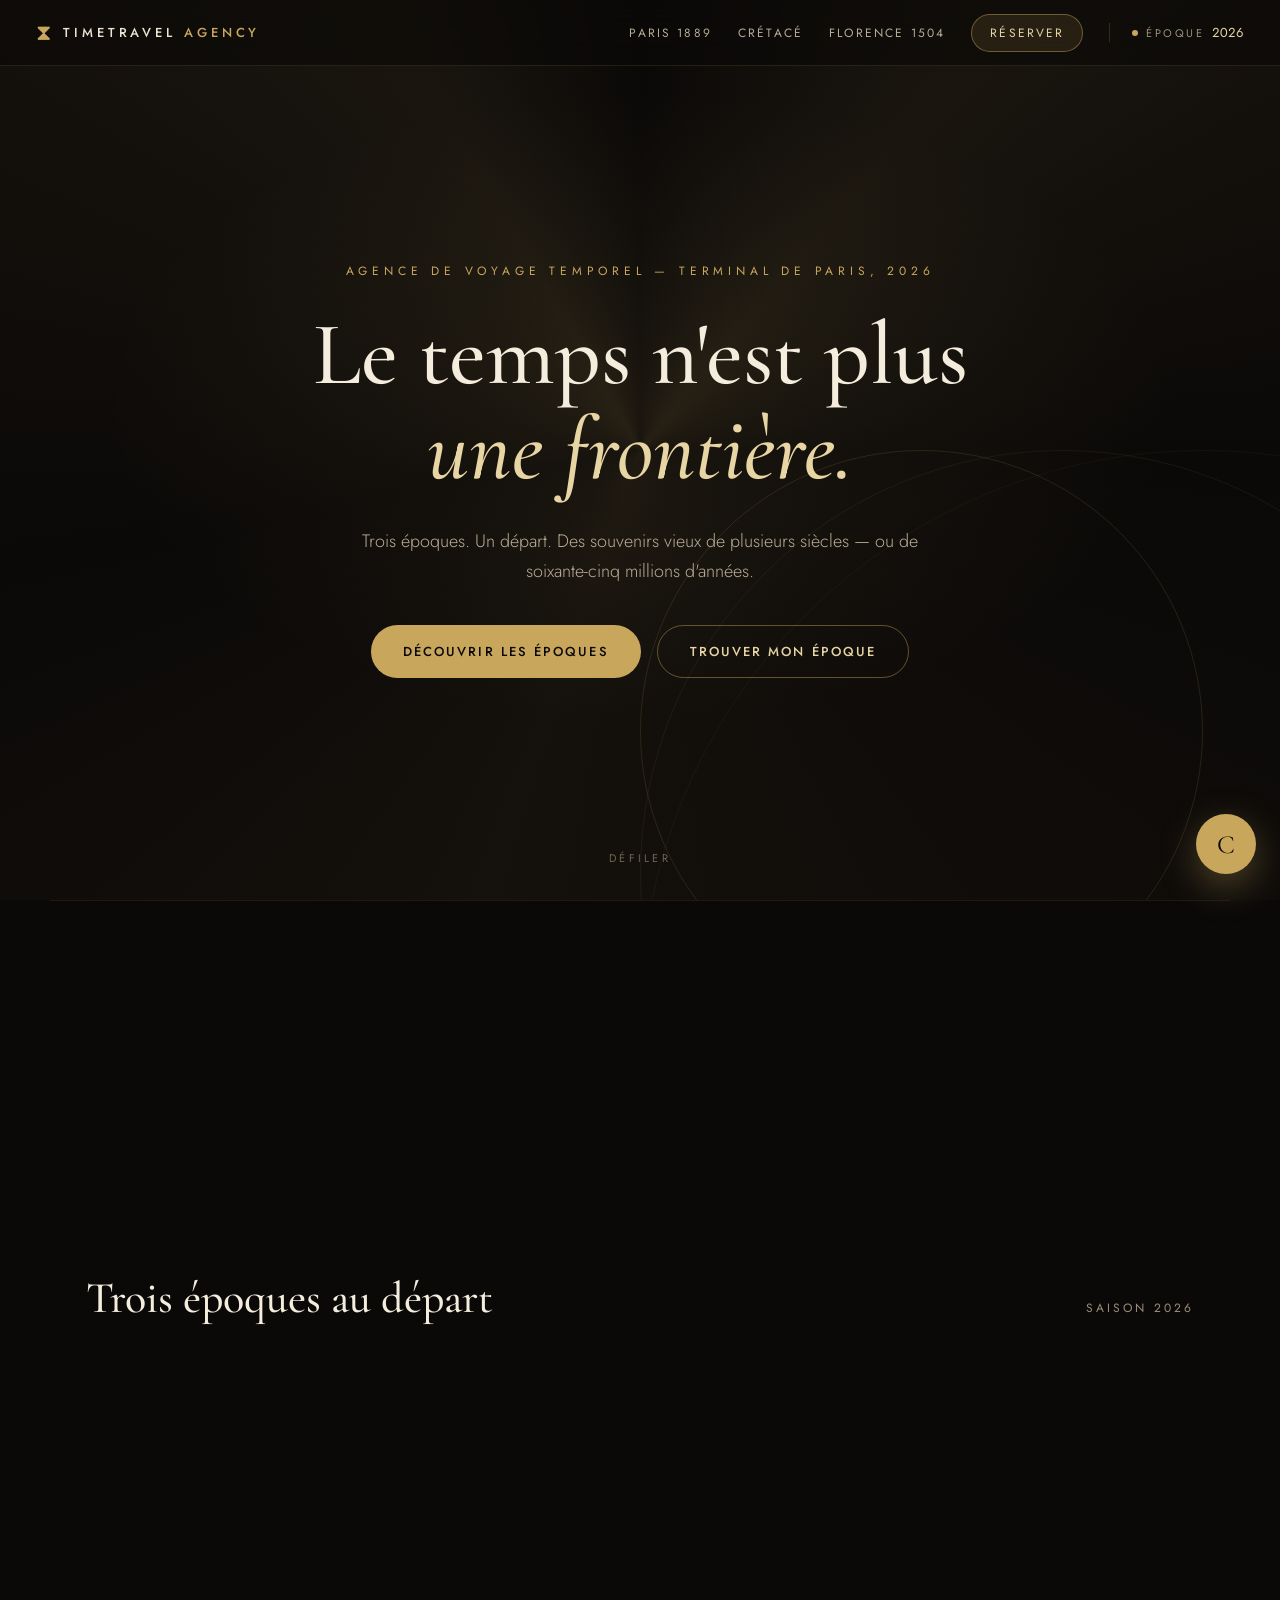
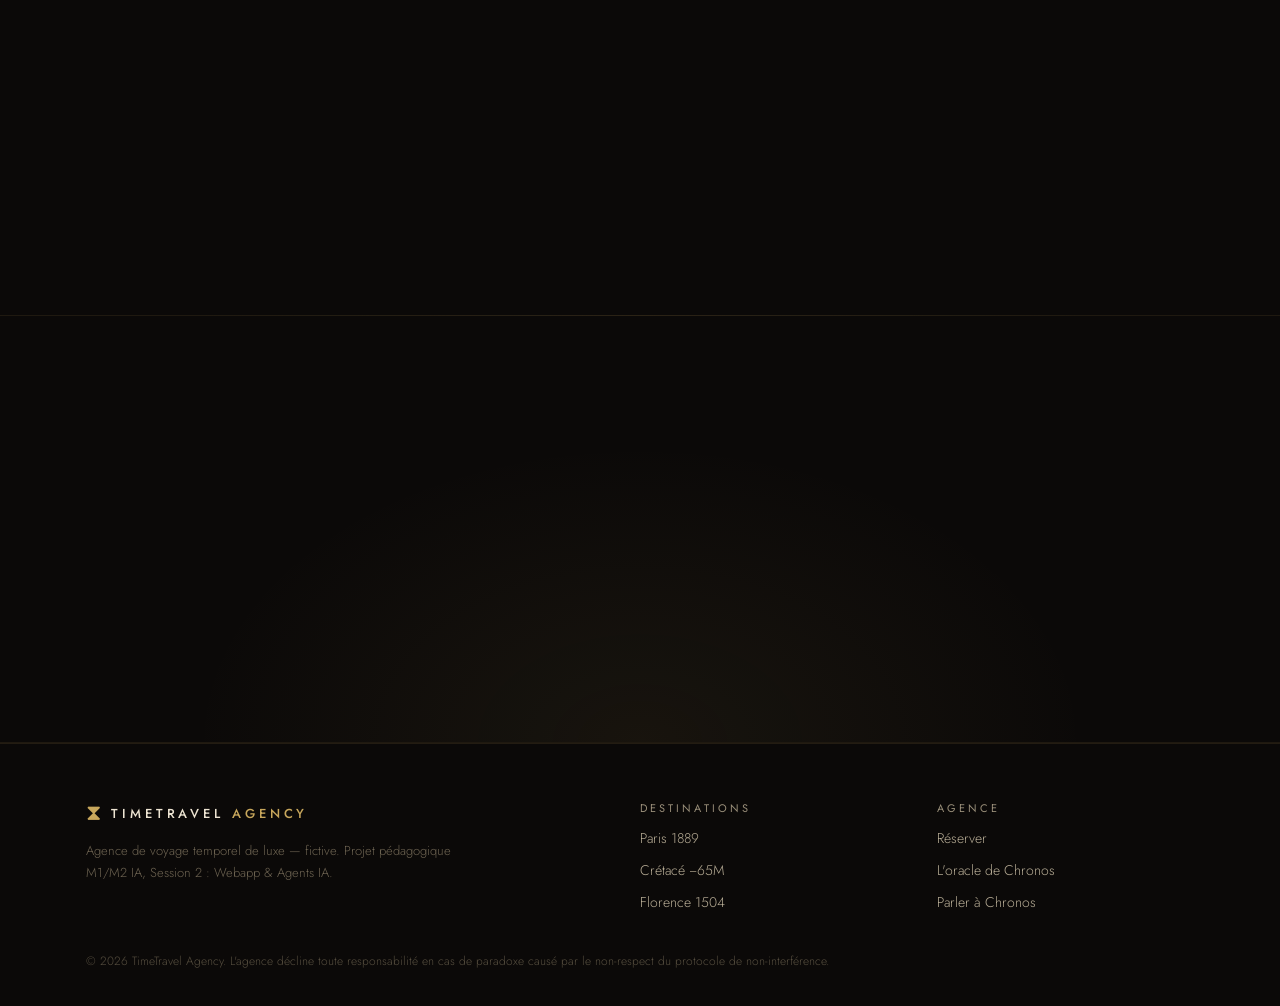
==== index.html @ b5a82ac0 "feat: structure du site statique (index.html) et systeme de design CSS Reecriture vanilla : 5 vues e" ====
<!DOCTYPE html>
<html lang="fr">
<head>
  <meta charset="utf-8">
  <meta name="viewport" content="width=device-width, initial-scale=1">
  <title>TimeTravel Agency — Voyages temporels de luxe</title>
  <meta name="description" content="TimeTravel Agency — agence (fictive) de voyage temporel de luxe. Réservez votre traversée vers Paris 1889, le Crétacé ou Florence 1504, guidé par Chronos, notre concierge IA.">
  <meta name="theme-color" content="#0B0908">

  <!-- Open Graph -->
  <meta property="og:type" content="website">
  <meta property="og:site_name" content="TimeTravel Agency">
  <meta property="og:title" content="TimeTravel Agency — Voyages temporels de luxe">
  <meta property="og:description" content="Trois époques. Un départ. Des souvenirs vieux de plusieurs siècles — ou de soixante-cinq millions d'années.">
  <!-- og:image : remplacer par une URL ABSOLUE après déploiement (ex. https://votre-site/assets/img/florence-hero.jpg) -->
  <meta property="og:image" content="assets/img/florence-hero.jpg">
  <meta property="og:image:alt" content="TimeTravel Agency — voyages temporels de luxe">
  <meta name="twitter:card" content="summary_large_image">
  <meta name="twitter:title" content="TimeTravel Agency — Voyages temporels de luxe">
  <meta name="twitter:description" content="Trois époques. Un départ. Des souvenirs vieux de plusieurs siècles — ou de soixante-cinq millions d'années.">
  <meta name="twitter:image" content="assets/img/florence-hero.jpg">

  <!-- Favicon : ⧗ or sur fond noir, inline (aucune requête réseau) -->
  <link rel="icon" href="data:image/svg+xml,%3Csvg xmlns='http://www.w3.org/2000/svg' viewBox='0 0 32 32'%3E%3Crect width='32' height='32' rx='6' fill='%230B0908'/%3E%3Ctext x='16' y='23' font-family='Georgia,serif' font-size='22' text-anchor='middle' fill='%23C8A75C'%3E%E2%A7%97%3C/text%3E%3C/svg%3E">

  <!-- Polices -->
  <link rel="preconnect" href="https://fonts.googleapis.com">
  <link rel="preconnect" href="https://fonts.gstatic.com" crossorigin="anonymous">
  <link href="https://fonts.googleapis.com/css2?family=Cormorant+Garamond:ital,wght@0,400;0,500;0,600;1,400;1,500&family=Jost:wght@300;400;500&display=swap" rel="stylesheet">

  <!-- Styles -->
  <link rel="stylesheet" href="css/base.css">
  <link rel="stylesheet" href="css/components.css">
  <link rel="stylesheet" href="css/pages.css">

  <!-- Scripts (defer = exécution dans l'ordre, après le parsing du DOM) -->
  <script defer src="js/data.js"></script>
  <script defer src="js/ai.js"></script>
  <script defer src="js/chat.js"></script>
  <script defer src="js/quiz.js"></script>
  <script defer src="js/itinerary.js"></script>
  <script defer src="js/booking.js"></script>
  <script defer src="js/app.js"></script>
</head>
<body>
  <a class="skip-link" href="#main">Aller au contenu</a>

  <!-- ===== SAUT TEMPOREL (overlay) ===== -->
  <div class="jump-overlay" id="jump-overlay" aria-hidden="true" hidden>
    <div class="jump-overlay__ring"></div>
    <div class="jump-overlay__ring jump-overlay__ring--2"></div>
    <div class="jump-overlay__label" role="status" aria-live="polite">Translation temporelle en cours</div>
    <div class="jump-overlay__counter" id="jump-counter">2026</div>
    <div class="jump-overlay__dots">
      <span class="blink-dot"></span><span class="blink-dot"></span><span class="blink-dot"></span>
    </div>
  </div>

  <!-- ===== HEADER / HUD ===== -->
  <header class="site-header" id="site-header">
    <button class="brand" data-action="go" data-target="home" aria-label="TimeTravel Agency — accueil">
      <span class="brand__glyph" aria-hidden="true">⧗</span>
      <span class="brand__name">TimeTravel <em>Agency</em></span>
    </button>

    <nav class="main-nav" aria-label="Navigation principale">
      <button class="nav-link" data-action="go" data-target="paris" data-nav="paris">Paris 1889</button>
      <button class="nav-link" data-action="go" data-target="cretace" data-nav="cretace">Crétacé</button>
      <button class="nav-link" data-action="go" data-target="florence" data-nav="florence">Florence 1504</button>
      <button class="nav-cta" data-action="go" data-target="reserver" data-nav="reserver">Réserver</button>
      <div class="hud" aria-label="Époque courante">
        <span class="hud__dot" aria-hidden="true"></span>
        <span class="hud__label">Époque</span>
        <span class="hud__year" id="hud-year">2026</span>
      </div>
    </nav>

    <button class="burger" id="burger" aria-label="Ouvrir le menu" aria-expanded="false" aria-controls="mobile-menu">
      <span></span><span></span>
    </button>
  </header>

  <!-- Menu mobile -->
  <nav class="mobile-menu" id="mobile-menu" aria-label="Navigation mobile" hidden>
    <button class="nav-link" data-action="go" data-target="paris" data-nav="paris">Paris 1889</button>
    <button class="nav-link" data-action="go" data-target="cretace" data-nav="cretace">Crétacé</button>
    <button class="nav-link" data-action="go" data-target="florence" data-nav="florence">Florence 1504</button>
    <button class="nav-cta" data-action="go" data-target="reserver" data-nav="reserver">Réserver</button>
    <div class="hud">
      <span class="hud__dot" aria-hidden="true"></span>
      <span class="hud__label">Époque</span>
      <span class="hud__year" data-hud-year>2026</span>
    </div>
  </nav>

  <main id="main">

    <!-- ===== ACCUEIL ===== -->
    <section class="view" data-view="home" aria-label="Accueil">
      <!-- Hero -->
      <section class="hero">
        <div class="hero__conic" aria-hidden="true"></div>
        <div class="hero__glow" aria-hidden="true"></div>
        <div class="hero__ring hero__ring--1" aria-hidden="true"></div>
        <div class="hero__ring hero__ring--2" aria-hidden="true"></div>
        <div class="hero__ring hero__ring--3" aria-hidden="true"></div>
        <div class="hero__content">
          <div class="eyebrow hero__eyebrow">Agence de voyage temporel — Terminal de Paris, 2026</div>
          <h1 class="hero__title">Le temps n'est plus<br><em>une frontière.</em></h1>
          <p class="hero__sub">Trois époques. Un départ. Des souvenirs vieux de plusieurs siècles — ou de soixante-cinq millions d'années.</p>
          <div class="hero__ctas">
            <button class="btn btn--gold" data-action="scroll-dests">Découvrir les époques</button>
            <button class="btn btn--ghost" data-action="open-quiz">Trouver mon époque</button>
          </div>
        </div>
        <div class="hero__scroll-hint" aria-hidden="true">Défiler</div>
      </section>

      <!-- Piliers -->
      <section class="pillars container" aria-label="L'agence">
        <div class="pillar reveal">
          <div class="pillar__num">01</div>
          <div class="pillar__title">Sécurité paradoxale</div>
          <p class="pillar__text">Champ de stase certifié, protocole strict de non-interférence : votre passage ne laisse aucune trace dans la ligne temporelle.</p>
        </div>
        <div class="pillar reveal" style="--reveal-delay:.12s">
          <div class="pillar__num">02</div>
          <div class="pillar__title">Immersion totale</div>
          <p class="pillar__text">Garde-robe, monnaie et usages d'époque fournis avant le départ. Vous ne visitez pas le passé : vous y vivez.</p>
        </div>
        <div class="pillar reveal" style="--reveal-delay:.24s">
          <div class="pillar__num">03</div>
          <div class="pillar__title">Conciergerie chrononaute</div>
          <p class="pillar__text">Un guide expert vous accompagne à chaque instant — et Chronos, notre concierge IA, répond à vos questions avant le départ.</p>
        </div>
      </section>

      <!-- Destinations -->
      <section class="dests container" id="tt-destinations" aria-label="Destinations">
        <div class="dests__head">
          <h2 class="section-title">Trois époques au départ</h2>
          <div class="dests__season">Saison 2026</div>
        </div>
        <div class="dests__grid">
          <a class="dest-card reveal" href="#/paris" aria-label="Découvrir Paris 1889">
            <figure class="media media--card" data-dest="paris" data-img="paris-card" data-label="Visuel — Paris 1889">
              <img alt="Paris 1889, la Belle Époque" loading="lazy" decoding="async">
            </figure>
            <div class="dest-card__body">
              <div class="dest-card__year">1889</div>
              <div class="dest-card__title">Paris, Belle Époque</div>
              <p class="dest-card__teaser">L'Exposition Universelle, la tour toute neuve de M. Eiffel et le Tout-Paris en habit de soirée.</p>
              <div class="dest-card__more">Explorer →</div>
            </div>
          </a>
          <a class="dest-card reveal" href="#/cretace" aria-label="Découvrir le Crétacé" style="--reveal-delay:.12s">
            <figure class="media media--card" data-dest="cretace" data-img="cretace-card" data-label="Visuel — Crétacé">
              <img alt="Le Crétacé, nature préhistorique" loading="lazy" decoding="async">
            </figure>
            <div class="dest-card__body">
              <div class="dest-card__year">−65 000 000</div>
              <div class="dest-card__title">Le Crétacé</div>
              <p class="dest-card__teaser">Les derniers géants de la Terre, observés depuis nos plateformes de stase. Le safari ultime.</p>
              <div class="dest-card__more">Explorer →</div>
            </div>
          </a>
          <a class="dest-card reveal" href="#/florence" aria-label="Découvrir Florence 1504" style="--reveal-delay:.24s">
            <figure class="media media--card" data-dest="florence" data-img="florence-card" data-label="Visuel — Florence 1504">
              <img alt="Florence 1504, la Renaissance" loading="lazy" decoding="async">
            </figure>
            <div class="dest-card__body">
              <div class="dest-card__year">1504</div>
              <div class="dest-card__title">Florence, Renaissance</div>
              <p class="dest-card__teaser">Le David vient d'être dévoilé, Léonard remplit ses carnets, la ville entière bruisse de génie.</p>
              <div class="dest-card__more">Explorer →</div>
            </div>
          </a>
        </div>
      </section>

      <!-- Bande quiz -->
      <section class="quiz-band" aria-label="L'oracle de Chronos">
        <div class="quiz-band__inner reveal">
          <div class="quiz-band__glyph" aria-hidden="true">⧗</div>
          <h2 class="quiz-band__title">Indécis face à l'éternité ?</h2>
          <p class="quiz-band__text">Quatre questions. L'oracle de Chronos analyse vos réponses et compose une recommandation rien que pour vous.</p>
          <button class="btn btn--ghost btn--ghost-fill" data-action="open-quiz">Consulter l'oracle</button>
        </div>
      </section>
    </section>

    <!-- ===== PARIS 1889 ===== -->
    <section class="view" data-view="paris" aria-label="Paris 1889" hidden>
      <section class="dest-hero">
        <figure class="media" data-dest="paris" data-img="paris-hero" data-label="Visuel Session 1 — Paris 1889">
          <img alt="Paris 1889 — l'Exposition Universelle" loading="lazy" decoding="async">
        </figure>
        <div class="dest-hero__scrim" aria-hidden="true"></div>
        <div class="dest-hero__content">
          <div class="dest-hero__inner container">
            <div class="dest-hero__year">1889</div>
            <h1 class="dest-hero__title">Paris, Belle Époque</h1>
            <p class="dest-hero__tagline">La Ville Lumière à l'heure de tous les possibles.</p>
          </div>
        </div>
      </section>
      <section class="meta-bar">
        <dl class="meta-bar__grid container">
          <div class="meta-item"><dt>Époque</dt><dd>Mai 1889</dd></div>
          <div class="meta-item"><dt>Durée</dt><dd>4 jours</dd></div>
          <div class="meta-item"><dt>À partir de</dt><dd>12 400 € / pers.</dd></div>
          <div class="meta-item"><dt>Risque paradoxal</dt><dd>Faible</dd></div>
        </dl>
      </section>
      <section class="dest-intro">
        <p class="reveal">Mai 1889. L'Exposition Universelle bat son plein, la tour de M. Eiffel vient d'ouvrir ses ascenseurs au public, et le Tout-Paris hésite encore entre scandale et émerveillement. Vous arrivez en habit de soirée, par la porte de service de l'Histoire.</p>
      </section>
      <section class="activities container">
        <div class="activity-card reveal">
          <div class="activity-card__num">I</div>
          <div class="activity-card__title">L'inauguration de la Tour</div>
          <p class="activity-card__text">Gravissez les 1 710 marches avant la foule. Champagne au premier étage, Paris à vos pieds au coucher du soleil.</p>
        </div>
        <div class="activity-card reveal" style="--reveal-delay:.12s">
          <div class="activity-card__num">II</div>
          <div class="activity-card__title">La Galerie des Machines</div>
          <p class="activity-card__text">Trois cents mètres de verre et d'acier : le futur tel qu'on le rêvait en 1889, dans un vacarme de pistons et d'applaudissements.</p>
        </div>
        <div class="activity-card reveal" style="--reveal-delay:.24s">
          <div class="activity-card__num">III</div>
          <div class="activity-card__title">Une soirée au cabaret</div>
          <p class="activity-card__text">Cancan, conversations avec le Tout-Paris et absinthe — avec modération temporelle, le protocole y veille.</p>
        </div>
      </section>
      <section class="itin-wrap">
        <div class="itin-panel reveal">
          <div class="itin-panel__eyebrow">Composé par Chronos · IA</div>
          <h3 class="itin-panel__title">Votre itinéraire sur mesure</h3>
          <p class="itin-panel__sub">Choisissez vos envies, notre concierge IA compose vos 4 jours en 1889.</p>
          <div class="chips" data-chips="paris" role="group" aria-label="Centres d'intérêt — Paris 1889"></div>
          <button class="btn btn--accent" data-action="gen-itin" data-dest="paris">Composer mon itinéraire</button>
          <div class="itin-busy" data-busy="paris" hidden><span class="itin-busy__glyph" aria-hidden="true">⧗</span> Chronos consulte les archives de 1889…</div>
          <div class="itin-output" data-output="paris" aria-live="polite" hidden></div>
        </div>
      </section>
      <section class="dest-cta">
        <div class="dest-cta__inner container">
          <button class="btn btn--gold btn--lg" data-action="go-reserver" data-dest="paris">Réserver Paris 1889</button>
          <button class="btn-link" data-action="go" data-target="cretace">Époque suivante · Crétacé →</button>
        </div>
      </section>
    </section>

    <!-- ===== CRÉTACÉ ===== -->
    <section class="view" data-view="cretace" aria-label="Le Crétacé" hidden>
      <section class="dest-hero">
        <figure class="media" data-dest="cretace" data-img="cretace-hero" data-label="Visuel Session 1 — Crétacé">
          <img alt="Le Crétacé — nature préhistorique" loading="lazy" decoding="async">
        </figure>
        <div class="dest-hero__scrim" aria-hidden="true"></div>
        <div class="dest-hero__content">
          <div class="dest-hero__inner container">
            <div class="dest-hero__year dest-hero__year--long">−65 000 000</div>
            <h1 class="dest-hero__title">Le Crétacé</h1>
            <p class="dest-hero__tagline">Soixante-cinq millions d'années avant la première empreinte humaine.</p>
          </div>
        </div>
      </section>
      <section class="meta-bar">
        <dl class="meta-bar__grid container">
          <div class="meta-item"><dt>Époque</dt><dd>Maastrichtien</dd></div>
          <div class="meta-item"><dt>Durée</dt><dd>3 jours</dd></div>
          <div class="meta-item"><dt>À partir de</dt><dd>24 800 € / pers.</dd></div>
          <div class="meta-item"><dt>Risque paradoxal</dt><dd>Élevé · escorte de stase</dd></div>
        </dl>
      </section>
      <section class="dest-intro">
        <p class="reveal">L'air est plus dense, la lumière plus crue, le monde immensément plus vaste. Aucune route, aucun témoin : seulement les derniers géants de la Terre, observés depuis nos plateformes de stase. Le safari ultime — trois jours au bord de la fin d'un monde.</p>
      </section>
      <section class="activities container">
        <div class="activity-card reveal">
          <div class="activity-card__num">I</div>
          <div class="activity-card__title">L'aube des géants</div>
          <p class="activity-card__text">Depuis la plateforme d'observation, un troupeau d'alamosaures traverse la plaine dans la brume du matin.</p>
        </div>
        <div class="activity-card reveal" style="--reveal-delay:.12s">
          <div class="activity-card__num">II</div>
          <div class="activity-card__title">L'affût du tyran</div>
          <p class="activity-card__text">À distance respectueuse — quatre cents mètres et un champ de stase — observez le Tyrannosaurus rex en chasse.</p>
        </div>
        <div class="activity-card reveal" style="--reveal-delay:.24s">
          <div class="activity-card__num">III</div>
          <div class="activity-card__title">Nuit primitive</div>
          <p class="activity-card__text">Un ciel sans aucune lumière humaine. La Voie lactée telle que personne ne la reverra jamais.</p>
        </div>
      </section>
      <section class="itin-wrap">
        <div class="itin-panel reveal">
          <div class="itin-panel__eyebrow">Composé par Chronos · IA</div>
          <h3 class="itin-panel__title">Votre expédition sur mesure</h3>
          <p class="itin-panel__sub">Choisissez vos envies, notre concierge IA compose vos 3 jours au Crétacé.</p>
          <div class="chips" data-chips="cretace" role="group" aria-label="Centres d'intérêt — Crétacé"></div>
          <button class="btn btn--accent" data-action="gen-itin" data-dest="cretace">Composer mon expédition</button>
          <div class="itin-busy" data-busy="cretace" hidden><span class="itin-busy__glyph" aria-hidden="true">⧗</span> Chronos étudie les relevés du Maastrichtien…</div>
          <div class="itin-output" data-output="cretace" aria-live="polite" hidden></div>
        </div>
      </section>
      <section class="dest-cta">
        <div class="dest-cta__inner container">
          <button class="btn btn--gold btn--lg" data-action="go-reserver" data-dest="cretace">Réserver le Crétacé</button>
          <button class="btn-link" data-action="go" data-target="florence">Époque suivante · Florence 1504 →</button>
        </div>
      </section>
    </section>

    <!-- ===== FLORENCE 1504 ===== -->
    <section class="view" data-view="florence" aria-label="Florence 1504" hidden>
      <section class="dest-hero">
        <figure class="media" data-dest="florence" data-img="florence-hero" data-label="Visuel Session 1 — Florence 1504">
          <img alt="Florence 1504 — la Renaissance" loading="lazy" decoding="async">
        </figure>
        <div class="dest-hero__scrim" aria-hidden="true"></div>
        <div class="dest-hero__content">
          <div class="dest-hero__inner container">
            <div class="dest-hero__year">1504</div>
            <h1 class="dest-hero__title">Florence, Renaissance</h1>
            <p class="dest-hero__tagline">La Renaissance, à l'instant exact où elle bascule dans la légende.</p>
          </div>
        </div>
      </section>
      <section class="meta-bar">
        <dl class="meta-bar__grid container">
          <div class="meta-item"><dt>Époque</dt><dd>Septembre 1504</dd></div>
          <div class="meta-item"><dt>Durée</dt><dd>4 jours</dd></div>
          <div class="meta-item"><dt>À partir de</dt><dd>14 900 € / pers.</dd></div>
          <div class="meta-item"><dt>Risque paradoxal</dt><dd>Modéré</dd></div>
        </dl>
      </section>
      <section class="dest-intro">
        <p class="reveal">Septembre 1504. Le David vient d'être hissé devant le Palazzo Vecchio, Léonard remplit ses carnets et toute la ville bruisse de génie et d'intrigues. Vous arrivez en étoffes toscanes, lettre d'introduction des Médicis en poche.</p>
      </section>
      <section class="activities container">
        <div class="activity-card reveal">
          <div class="activity-card__num">I</div>
          <div class="activity-card__title">Le dévoilement du David</div>
          <p class="activity-card__text">Place de la Seigneurie, la foule retient son souffle devant le colosse de marbre de Michel-Ange.</p>
        </div>
        <div class="activity-card reveal" style="--reveal-delay:.12s">
          <div class="activity-card__num">II</div>
          <div class="activity-card__title">L'atelier de Léonard</div>
          <p class="activity-card__text">Pigments, carnets et machines volantes : une visite privée, sous strictes conditions de non-interférence.</p>
        </div>
        <div class="activity-card reveal" style="--reveal-delay:.24s">
          <div class="activity-card__num">III</div>
          <div class="activity-card__title">Banquet chez les Médicis</div>
          <p class="activity-card__text">Vins toscans, musique et intrigues de cour — dans les règles de l'art, et de la discrétion.</p>
        </div>
      </section>
      <section class="itin-wrap">
        <div class="itin-panel reveal">
          <div class="itin-panel__eyebrow">Composé par Chronos · IA</div>
          <h3 class="itin-panel__title">Votre séjour sur mesure</h3>
          <p class="itin-panel__sub">Choisissez vos envies, notre concierge IA compose vos 4 jours en 1504.</p>
          <div class="chips" data-chips="florence" role="group" aria-label="Centres d'intérêt — Florence 1504"></div>
          <button class="btn btn--accent" data-action="gen-itin" data-dest="florence">Composer mon séjour</button>
          <div class="itin-busy" data-busy="florence" hidden><span class="itin-busy__glyph" aria-hidden="true">⧗</span> Chronos feuillette les chroniques florentines…</div>
          <div class="itin-output" data-output="florence" aria-live="polite" hidden></div>
        </div>
      </section>
      <section class="dest-cta">
        <div class="dest-cta__inner container">
          <button class="btn btn--gold btn--lg" data-action="go-reserver" data-dest="florence">Réserver Florence 1504</button>
          <button class="btn-link" data-action="go" data-target="paris">Époque suivante · Paris 1889 →</button>
        </div>
      </section>
    </section>

    <!-- ===== RÉSERVATION ===== -->
    <section class="view" data-view="reserver" aria-label="Réservation" hidden>
      <div class="resv">
        <!-- Formulaire -->
        <form class="resv-form" id="resv-form" novalidate>
          <div class="resv-head">
            <div class="resv-head__eyebrow">Réservation</div>
            <h1 class="resv-head__title">Votre traversée temporelle</h1>
            <p class="resv-head__sub">Validation immédiate. Un chrononaute référent confirme votre dossier sous 24 heures.</p>
          </div>

          <div class="resv-group">
            <div class="field__label" id="resv-dest-label">Destination</div>
            <div class="resv-grid-3" id="resv-dest-options" role="group" aria-labelledby="resv-dest-label"></div>
          </div>

          <div class="resv-grid-2">
            <div class="field">
              <label class="field__label" for="resv-date">Date de départ (2026)</label>
              <input class="input" type="date" id="resv-date" min="2026-06-15">
            </div>
            <div class="field">
              <span class="field__label" id="pax-label">Voyageurs</span>
              <div class="pax-stepper" role="group" aria-labelledby="pax-label">
                <button type="button" data-action="pax-minus" aria-label="Retirer un voyageur">−</button>
                <output id="resv-pax" aria-live="polite">2</output>
                <button type="button" data-action="pax-plus" aria-label="Ajouter un voyageur">+</button>
              </div>
            </div>
          </div>

          <div class="resv-group">
            <div class="field__label" id="resv-classe-label">Classe de voyage</div>
            <div class="resv-classe-grid" role="group" aria-labelledby="resv-classe-label">
              <button type="button" class="option-card is-active" data-resv-classe="decouverte" aria-pressed="true">
                <span class="option-card__label">Classe Découverte</span>
                <span class="option-card__note">Tarif standard · tout inclus</span>
              </button>
              <button type="button" class="option-card" data-resv-classe="premiere" aria-pressed="false">
                <span class="option-card__label">Première Temporelle</span>
                <span class="option-card__note">+45 % · suite de stase privée</span>
              </button>
            </div>
          </div>

          <div class="resv-grid-2">
            <div class="field">
              <label class="field__label" for="resv-nom">Nom complet</label>
              <input class="input" type="text" id="resv-nom" placeholder="Amélie Verne" autocomplete="name">
            </div>
            <div class="field">
              <label class="field__label" for="resv-email">Email</label>
              <input class="input" type="email" id="resv-email" placeholder="amelie@exemple.fr" autocomplete="email">
            </div>
          </div>

          <div class="resv-footer">
            <div class="resv-total">
              <span class="resv-total__label">Estimation totale</span>
              <span class="resv-total__value" id="resv-total">24 800 €</span>
            </div>
            <button type="submit" class="btn btn--gold btn--lg" data-action="submit-resv">Confirmer la traversée</button>
          </div>

          <div class="form-error" id="resv-error" role="alert" hidden></div>
        </form>

        <!-- Confirmation -->
        <div class="confirm" id="resv-confirm" hidden>
          <div class="confirm__badge" aria-hidden="true">⧗</div>
          <h1 class="confirm__title">Traversée confirmée</h1>
          <div class="confirm__ref">Dossier <span id="confirm-ref"></span></div>
          <dl class="confirm__card">
            <div class="confirm__row"><dt>Voyageur</dt><dd id="confirm-nom"></dd></div>
            <div class="confirm__row"><dt>Destination</dt><dd id="confirm-dest"></dd></div>
            <div class="confirm__row"><dt>Départ</dt><dd id="confirm-date"></dd></div>
            <div class="confirm__row"><dt>Voyageurs</dt><dd id="confirm-pax"></dd></div>
            <div class="confirm__row"><dt>Classe</dt><dd id="confirm-classe"></dd></div>
            <div class="confirm__row confirm__row--total"><dt>Total</dt><dd id="confirm-total"></dd></div>
          </dl>
          <p class="confirm__note">Votre chrononaute référent vous contactera sous 24 h pour la préparation d'époque : garde-robe, monnaie, usages et vaccins temporels.</p>
          <div class="confirm__actions">
            <button class="btn btn--gold btn--md" data-action="go" data-target="home">Retour à l'agence</button>
            <button class="btn btn--quiet btn--md" data-action="new-resv">Nouvelle réservation</button>
          </div>
        </div>
      </div>
    </section>

  </main>

  <!-- ===== FOOTER ===== -->
  <footer class="site-footer">
    <div class="site-footer__grid container">
      <div class="site-footer__brand">
        <div class="site-footer__brand-row">
          <span class="brand__glyph" aria-hidden="true">⧗</span>
          <span class="brand__name">TimeTravel <em>Agency</em></span>
        </div>
        <p class="site-footer__text">Agence de voyage temporel de luxe — fictive. Projet pédagogique M1/M2 IA, Session 2 : Webapp &amp; Agents IA.</p>
      </div>
      <div class="site-footer__col">
        <div class="site-footer__col-title">Destinations</div>
        <button class="footer-link" data-action="go" data-target="paris">Paris 1889</button>
        <button class="footer-link" data-action="go" data-target="cretace">Crétacé −65M</button>
        <button class="footer-link" data-action="go" data-target="florence">Florence 1504</button>
      </div>
      <div class="site-footer__col">
        <div class="site-footer__col-title">Agence</div>
        <button class="footer-link" data-action="go" data-target="reserver">Réserver</button>
        <button class="footer-link" data-action="open-quiz">L'oracle de Chronos</button>
        <button class="footer-link" data-action="open-chat">Parler à Chronos</button>
      </div>
    </div>
    <div class="site-footer__legal container">© 2026 TimeTravel Agency. L'agence décline toute responsabilité en cas de paradoxe causé par le non-respect du protocole de non-interférence.</div>
  </footer>

  <!-- ===== QUIZ / ORACLE (modal) ===== -->
  <div class="modal-backdrop" id="quiz-modal" role="dialog" aria-modal="true" aria-labelledby="quiz-dialog-title" hidden>
    <div class="modal">
      <button class="modal__close" data-action="close-quiz" aria-label="Fermer l'oracle">×</button>

      <!-- Questions -->
      <div class="quiz-step" id="quiz-asking">
        <div class="quiz-head">
          <div class="quiz-eyebrow" id="quiz-progress">L'oracle de Chronos · 1 / 4</div>
          <h2 class="quiz-question" id="quiz-dialog-title">…</h2>
        </div>
        <div class="quiz-options" id="quiz-options"></div>
      </div>

      <!-- Chargement -->
      <div class="quiz-busy" id="quiz-busy" hidden>
        <div class="quiz-busy__icon" aria-hidden="true">⧗</div>
        <div class="quiz-busy__text">L'oracle consulte les archives temporelles…</div>
      </div>

      <!-- Résultat -->
      <div class="quiz-result" id="quiz-done" hidden>
        <div class="quiz-eyebrow">L'oracle a parlé</div>
        <h2 class="quiz-result__title" id="quiz-result-title"></h2>
        <p class="quiz-result__text" id="quiz-result-text"></p>
        <div class="quiz-result__actions">
          <button class="btn btn--gold btn--md" data-action="quiz-go">Explorer cette époque</button>
          <button class="btn btn--quiet btn--md" data-action="restart-quiz">Recommencer</button>
        </div>
      </div>
    </div>
  </div>

  <!-- ===== CHAT CHRONOS ===== -->
  <div class="chat" id="chat" role="dialog" aria-label="Chronos, concierge temporel" hidden>
    <div class="chat__header">
      <div class="chat__avatar" aria-hidden="true">C</div>
      <div class="chat__id">
        <div class="chat__name">Chronos</div>
        <div class="chat__mode"><span class="chat__mode-dot" aria-hidden="true"></span><span id="chat-mode">Concierge temporel · mode local</span></div>
      </div>
      <button class="chat__gear" id="chat-gear" aria-label="Réglages (clé IA)" aria-expanded="false">⚙</button>
      <button class="chat__close" data-action="close-chat" aria-label="Fermer le chat">×</button>
    </div>

    <!-- Réglages clé Mistral -->
    <div class="chat__settings" id="chat-settings" hidden>
      <div class="chat__settings-title">Clé API Mistral</div>
      <div class="chat__settings-row">
        <input class="input" type="password" id="chat-key-input" placeholder="Collez votre clé…" autocomplete="off">
        <button class="chat__send" type="button" id="chat-key-save">OK</button>
      </div>
      <div class="chat__settings-status" id="chat-key-status"></div>
      <p class="chat__settings-note">Votre clé reste dans votre navigateur (localStorage) et n'est envoyée qu'à <strong>api.mistral.ai</strong>. Clé gratuite : <a href="https://console.mistral.ai/" target="_blank" rel="noopener">console.mistral.ai</a>. <button type="button" id="chat-key-clear" class="footer-link" style="display:inline;font-size:11px;text-transform:uppercase;letter-spacing:.1em">Effacer</button></p>
    </div>

    <div class="chat__body" id="chat-body" aria-live="polite"></div>
    <div class="chat__suggestions" id="chat-suggestions"></div>
    <div class="chat__inputbar">
      <input class="input" type="text" id="chat-input" placeholder="Votre question…" autocomplete="off" aria-label="Votre message pour Chronos">
      <button class="chat__send" id="chat-send" type="button">Envoyer</button>
    </div>
  </div>
  <button class="chat-fab" id="chat-fab" aria-label="Parler à Chronos" aria-expanded="false">C</button>

</body>
</html>
---- css/base.css ----
/* ============================================================
   TimeTravel Agency — base.css
   Variables, reset, typographie, keyframes, accessibilité
   ============================================================ */

:root {
  /* Palette « luxe sombre » */
  --bg:        #0B0908;
  --bg-2:      #131009;
  --bg-3:      #181410;
  --bg-bubble: #1B1710;
  --panel:     #12100B;
  --gold:      #C8A75C;
  --gold-2:    #E8D5A4;
  --ivory:     #EDE4D2;
  --ivory-2:   #F4EDDD;
  --parchment: #D8CCB2;
  --text-soft: #B8AD96;
  --text-mid:  #C9BBA0;
  --muted:     #9A8F7A;
  --muted-2:   #6E6452;
  --muted-3:   #564E3F;
  --line:      #2E2820;
  --error:     #D08770;

  /* Alphas or, utilisés partout */
  --gold-a05: rgba(200, 167, 92, .05);
  --gold-a08: rgba(200, 167, 92, .08);
  --gold-a10: rgba(200, 167, 92, .10);
  --gold-a12: rgba(200, 167, 92, .12);
  --gold-a14: rgba(200, 167, 92, .14);
  --gold-a18: rgba(200, 167, 92, .18);
  --gold-a20: rgba(200, 167, 92, .20);
  --gold-a25: rgba(200, 167, 92, .25);
  --gold-a30: rgba(200, 167, 92, .30);
  --gold-a45: rgba(200, 167, 92, .45);
  --gold-a50: rgba(200, 167, 92, .50);
  --gold-a60: rgba(200, 167, 92, .60);

  /* Accent par défaut (or) — surchargé par vue destination */
  --accent:       var(--gold);
  --accent-hover: var(--gold-2);
  --accent-text:  var(--text-mid);

  --font-serif: 'Cormorant Garamond', Georgia, serif;
  --font-sans:  'Jost', 'Segoe UI', system-ui, sans-serif;

  --container: 1180px;
  --pad-x: 36px;
  --header-h: 66px;
}

/* ---------- Reset ---------- */
* { box-sizing: border-box; }

html { scroll-behavior: smooth; }

html, body {
  margin: 0;
  padding: 0;
  background: var(--bg);
}

body {
  color: var(--ivory);
  font-family: var(--font-sans);
  font-weight: 400;
  min-height: 100vh;
  overflow-x: hidden;
  -webkit-font-smoothing: antialiased;
}

h1, h2, h3, p { margin: 0; }
figure { margin: 0; }
button { font-family: inherit; cursor: pointer; }
input, textarea, select { font-family: inherit; }
img { display: block; max-width: 100%; }

[hidden] { display: none !important; }

::selection { background: var(--gold); color: var(--bg); }

/* Scrollbar discrète, cohérente avec le thème */
::-webkit-scrollbar { width: 10px; height: 10px; }
::-webkit-scrollbar-track { background: var(--bg); }
::-webkit-scrollbar-thumb { background: var(--line); border-radius: 99px; }
::-webkit-scrollbar-thumb:hover { background: var(--gold-a45); }

/* ---------- Accessibilité ---------- */
:focus-visible {
  outline: 2px solid var(--gold);
  outline-offset: 3px;
  border-radius: 4px;
}

.skip-link {
  position: fixed;
  top: -60px;
  left: 16px;
  z-index: 500;
  background: var(--gold);
  color: var(--bg);
  padding: 10px 18px;
  border-radius: 0 0 10px 10px;
  font-size: 13px;
  letter-spacing: .1em;
  text-decoration: none;
  transition: top .25s ease;
}
.skip-link:focus { top: 0; }

/* ---------- Typo utilitaires ---------- */
.eyebrow {
  font-size: 12px;
  letter-spacing: .4em;
  text-transform: uppercase;
  color: var(--gold);
}

.container {
  max-width: var(--container);
  margin: 0 auto;
  padding-left: var(--pad-x);
  padding-right: var(--pad-x);
}

/* ---------- Keyframes (portés de l'app d'origine) ---------- */
@keyframes ttRotate   { from { transform: rotate(0deg); } to { transform: rotate(360deg); } }
@keyframes ttFadeUp   { from { opacity: 0; transform: translateY(26px); } to { opacity: 1; transform: translateY(0); } }
@keyframes ttFadeIn   { from { opacity: 0; } to { opacity: 1; } }
@keyframes ttRing     { 0% { transform: translate(-50%, -50%) scale(.96); opacity: .5; } 50% { transform: translate(-50%, -50%) scale(1.05); opacity: .15; } 100% { transform: translate(-50%, -50%) scale(.96); opacity: .5; } }
@keyframes ttJumpRing { from { transform: translate(-50%, -50%) scale(.15); opacity: .8; } to { transform: translate(-50%, -50%) scale(2.6); opacity: 0; } }
@keyframes ttBlink    { 0%, 80%, 100% { opacity: .2; } 40% { opacity: 1; } }
@keyframes ttPulseDot { 0%, 100% { opacity: 1; } 50% { opacity: .35; } }

/* ---------- Apparition au scroll (IntersectionObserver) ---------- */
.reveal {
  opacity: 0;
  transform: translateY(26px);
  transition: opacity .7s ease, transform .7s ease;
  transition-delay: var(--reveal-delay, 0s);
}
.reveal.is-visible {
  opacity: 1;
  transform: translateY(0);
}

/* ---------- Mouvement réduit ---------- */
@media (prefers-reduced-motion: reduce) {
  html { scroll-behavior: auto; }
  *, *::before, *::after {
    animation-duration: .01ms !important;
    animation-iteration-count: 1 !important;
    transition-duration: .01ms !important;
  }
  .reveal { opacity: 1; transform: none; }
}
---- css/components.css ----
/* ============================================================
   TimeTravel Agency — components.css
   Boutons, chips, cartes, médias, formulaires, modal, chat,
   overlay de saut temporel
   ============================================================ */

/* ---------- Boutons ---------- */
.btn {
  display: inline-flex;
  align-items: center;
  justify-content: center;
  gap: 8px;
  border-radius: 99px;
  font-size: 13px;
  letter-spacing: .16em;
  text-transform: uppercase;
  font-weight: 500;
  padding: 16px 32px;
  border: none;
  transition: background .25s ease, color .25s ease, border-color .25s ease, transform .25s ease;
}

.btn--gold {
  background: var(--gold);
  color: var(--bg);
}
.btn--gold:hover { background: var(--gold-2); }

.btn--ghost {
  background: transparent;
  color: var(--gold-2);
  border: 1px solid var(--gold-a45);
}
.btn--ghost:hover {
  border-color: var(--gold);
  background: var(--gold-a10);
}

.btn--ghost-fill:hover {
  background: var(--gold);
  color: var(--bg);
  border-color: var(--gold);
}

/* Variante aux couleurs de la destination courante */
.btn--accent {
  background: var(--accent);
  color: var(--bg);
  padding: 14px 28px;
  letter-spacing: .14em;
}
.btn--accent:hover { background: var(--accent-hover); }

.btn--quiet {
  background: transparent;
  color: var(--text-mid);
  border: 1px solid var(--line);
  font-weight: 400;
}
.btn--quiet:hover { border-color: var(--gold-a50); color: var(--gold-2); }

.btn--md { padding: 14px 30px; font-size: 12px; }
.btn--lg { padding: 17px 36px; }

/* Lien-bouton discret (nav de bas de page destination, footer) */
.btn-link {
  background: none;
  border: none;
  padding: 0;
  color: var(--muted);
  font-size: 13px;
  letter-spacing: .18em;
  text-transform: uppercase;
  transition: color .25s ease;
}
.btn-link:hover { color: var(--gold-2); }

/* ---------- Chips (centres d'intérêt) ---------- */
.chip {
  background: transparent;
  color: var(--text-soft);
  border: 1px solid var(--line);
  padding: 9px 18px;
  border-radius: 99px;
  font-size: 13px;
  transition: border-color .25s ease, color .25s ease, background .25s ease;
}
.chip:hover { border-color: var(--gold-a60); color: var(--gold-2); }
.chip[aria-pressed="true"] {
  background: var(--accent);
  color: var(--bg);
  border-color: var(--accent);
}

.chips {
  display: flex;
  flex-wrap: wrap;
  gap: 10px;
  margin-bottom: 22px;
}

/* ---------- Cartes ---------- */
.pillar { display: flex; flex-direction: column; gap: 14px; }
.pillar__num { font-family: var(--font-serif); font-size: 20px; color: var(--gold); }
.pillar__title { font-family: var(--font-serif); font-size: 26px; color: var(--ivory-2); }
.pillar__text { font-size: 15px; font-weight: 300; line-height: 1.7; color: var(--muted); text-wrap: pretty; }

.dest-card {
  cursor: pointer;
  background: var(--bg-2);
  border: 1px solid var(--gold-a14);
  border-radius: 16px;
  overflow: hidden;
  transition: transform .35s ease, border-color .35s ease;
  display: flex;
  flex-direction: column;
  text-align: left;
  text-decoration: none;
  padding: 0;
  color: inherit;
}
.dest-card:hover {
  transform: translateY(-7px);
  border-color: var(--gold-a50);
}
.dest-card__body {
  padding: 24px 24px 28px 24px;
  display: flex;
  flex-direction: column;
  gap: 10px;
}
.dest-card__year { font-size: 12px; letter-spacing: .3em; text-transform: uppercase; color: var(--gold); }
.dest-card__title { font-family: var(--font-serif); font-size: 28px; color: var(--ivory-2); line-height: 1.15; }
.dest-card__teaser { font-size: 14px; font-weight: 300; line-height: 1.65; color: var(--muted); text-wrap: pretty; }
.dest-card__more { margin-top: 8px; font-size: 12px; letter-spacing: .2em; text-transform: uppercase; color: var(--gold-2); }

.activity-card {
  background: var(--accent-bg, var(--bg-2));
  border: 1px solid color-mix(in srgb, var(--accent) 20%, transparent);
  border-radius: 14px;
  padding: 28px;
  display: flex;
  flex-direction: column;
  gap: 12px;
}
.activity-card__num { font-family: var(--font-serif); font-size: 18px; color: var(--accent); }
.activity-card__title { font-family: var(--font-serif); font-size: 24px; color: var(--ivory-2); }
.activity-card__text { font-size: 14px; font-weight: 300; line-height: 1.7; color: var(--muted); text-wrap: pretty; }

/* Cartes-options (réservation : destination, classe) */
.option-card {
  text-align: left;
  background: var(--bg-2);
  border: 1px solid var(--line);
  border-radius: 12px;
  padding: 18px;
  display: flex;
  flex-direction: column;
  gap: 5px;
  transition: border-color .25s ease, background .25s ease;
}
.option-card:hover { border-color: var(--gold-a50); }
.option-card__label { font-family: var(--font-serif); font-size: 21px; color: var(--text-mid); }
.option-card__note { font-size: 12px; color: var(--muted); font-weight: 300; }
.option-card.is-active {
  background: var(--gold-a12);
  border-color: var(--gold);
}
.option-card.is-active .option-card__label { color: var(--ivory-2); }
.option-card.is-active .option-card__note { color: var(--gold); }

/* ---------- Médias (visuels Session 1 + placeholder élégant) ---------- */
.media {
  position: relative;
  overflow: hidden;
  background:
    radial-gradient(ellipse 80% 70% at 50% 30%, color-mix(in srgb, var(--media-accent, var(--gold)) 14%, transparent), transparent 75%),
    linear-gradient(180deg, var(--media-bg, #141008) 0%, var(--bg) 100%);
}
.media img {
  width: 100%;
  height: 100%;
  object-fit: cover;
  opacity: 0;
  transition: opacity .8s ease;
}
.media img.is-loaded { opacity: 1; }

.media--card { width: 100%; height: 230px; }

/* Placeholder quand le visuel n'est pas (encore) déposé */
.media--missing::before {
  content: '';
  position: absolute;
  left: 50%;
  top: 50%;
  width: 180px;
  height: 180px;
  border: 1px solid color-mix(in srgb, var(--media-accent, var(--gold)) 35%, transparent);
  border-radius: 50%;
  transform: translate(-50%, -50%);
  animation: ttRing 9s ease-in-out infinite;
}
.media--missing::after {
  content: '⧗  ' attr(data-label);
  position: absolute;
  inset: 0;
  display: flex;
  align-items: center;
  justify-content: center;
  padding: 24px;
  text-align: center;
  font-size: 12px;
  letter-spacing: .22em;
  text-transform: uppercase;
  color: color-mix(in srgb, var(--media-accent, var(--gold)) 75%, var(--ivory));
}

.media[data-dest="paris"]    { --media-accent: #D2A04E; --media-bg: #161009; }
.media[data-dest="cretace"]  { --media-accent: #7FA86B; --media-bg: #0D120C; }
.media[data-dest="florence"] { --media-accent: #C9824F; --media-bg: #160F0A; }

/* ---------- Formulaires ---------- */
.field { display: flex; flex-direction: column; gap: 10px; }
.field__label {
  font-size: 11px;
  letter-spacing: .28em;
  text-transform: uppercase;
  color: var(--muted);
}

.input {
  background: var(--bg-2);
  border: 1px solid var(--line);
  color: var(--ivory);
  padding: 14px 16px;
  border-radius: 10px;
  font-size: 15px;
  width: 100%;
  transition: border-color .25s ease;
}
.input:focus { border-color: var(--gold-a60); }
.input:focus-visible { outline: 2px solid var(--gold); outline-offset: 2px; }
.input::placeholder { color: var(--muted-2); }
input[type="date"].input { color-scheme: dark; }

.pax-stepper {
  display: flex;
  align-items: center;
  background: var(--bg-2);
  border: 1px solid var(--line);
  border-radius: 10px;
  overflow: hidden;
}
.pax-stepper button {
  background: none;
  border: none;
  color: var(--gold);
  font-size: 20px;
  padding: 12px 20px;
  transition: background .25s ease;
}
.pax-stepper button:hover { background: var(--gold-a12); }
.pax-stepper button[disabled] { opacity: .35; cursor: not-allowed; }
.pax-stepper button[disabled]:hover { background: none; }
.pax-stepper output {
  flex: 1;
  text-align: center;
  font-size: 16px;
  color: var(--ivory);
}

.form-error { font-size: 14px; color: var(--error); }

/* ---------- Overlay de saut temporel ---------- */
.jump-overlay {
  position: fixed;
  inset: 0;
  z-index: 400;
  background: #050403;
  display: flex;
  flex-direction: column;
  align-items: center;
  justify-content: center;
  animation: ttFadeIn .3s ease both;
  transition: opacity .45s ease;
}
.jump-overlay__ring {
  position: absolute;
  left: 50%;
  top: 50%;
  width: 420px;
  height: 420px;
  border: 1px solid var(--gold-a50);
  border-radius: 50%;
  animation: ttJumpRing 1.6s ease-out infinite;
}
.jump-overlay__ring--2 {
  border-color: rgba(200, 167, 92, .35);
  animation-delay: .55s;
}
.jump-overlay__label {
  font-size: 11px;
  letter-spacing: .38em;
  text-transform: uppercase;
  color: var(--muted);
  margin-bottom: 22px;
}
.jump-overlay__counter {
  font-family: var(--font-serif);
  font-size: clamp(64px, 11vw, 150px);
  font-weight: 500;
  color: var(--gold-2);
  line-height: 1;
  font-variant-numeric: tabular-nums;
}
.jump-overlay__dots { margin-top: 26px; display: flex; gap: 8px; }

.blink-dot {
  width: 5px;
  height: 5px;
  border-radius: 50%;
  background: var(--gold);
  animation: ttBlink 1.1s infinite;
}
.blink-dot:nth-child(2) { animation-delay: .18s; }
.blink-dot:nth-child(3) { animation-delay: .36s; }

/* ---------- Modal (oracle) ---------- */
.modal-backdrop {
  position: fixed;
  inset: 0;
  z-index: 240;
  background: rgba(5, 4, 3, .82);
  backdrop-filter: blur(10px);
  display: flex;
  align-items: center;
  justify-content: center;
  padding: 24px;
  animation: ttFadeIn .3s ease both;
}
.modal {
  width: 100%;
  max-width: 620px;
  max-height: calc(100vh - 48px);
  overflow-y: auto;
  background: var(--panel);
  border: 1px solid var(--gold-a30);
  border-radius: 20px;
  padding: 44px;
  position: relative;
}
.modal__close {
  position: absolute;
  top: 18px;
  right: 22px;
  background: none;
  border: none;
  color: var(--muted);
  font-size: 22px;
  line-height: 1;
  transition: color .25s ease;
}
.modal__close:hover { color: var(--gold-2); }

.quiz-step { display: flex; flex-direction: column; gap: 24px; }
.quiz-head { display: flex; flex-direction: column; gap: 8px; }
.quiz-eyebrow { font-size: 11px; letter-spacing: .32em; text-transform: uppercase; color: var(--gold); }
.quiz-question { font-family: var(--font-serif); font-weight: 500; font-size: 32px; color: var(--ivory-2); }
.quiz-options { display: flex; flex-direction: column; gap: 12px; }
.quiz-option {
  text-align: left;
  background: var(--bg-3);
  border: 1px solid var(--line);
  border-radius: 12px;
  padding: 18px 22px;
  color: var(--parchment);
  font-size: 16px;
  font-weight: 300;
  transition: border-color .25s ease, background .25s ease, color .25s ease;
}
.quiz-option:hover {
  border-color: var(--gold);
  background: var(--gold-a08);
  color: var(--ivory-2);
}

.quiz-busy {
  display: flex;
  flex-direction: column;
  align-items: center;
  text-align: center;
  gap: 18px;
  padding: 30px 0;
}
.quiz-busy__icon {
  font-family: var(--font-serif);
  font-size: 38px;
  color: var(--gold);
  animation: ttBlink 1.4s infinite;
}
.quiz-busy__text { font-size: 15px; font-weight: 300; color: var(--muted); }

.quiz-result {
  display: flex;
  flex-direction: column;
  align-items: center;
  text-align: center;
  gap: 18px;
  animation: ttFadeUp .6s ease both;
}
.quiz-result__title { font-family: var(--font-serif); font-weight: 500; font-size: 42px; color: var(--ivory-2); }
.quiz-result__text { font-size: 16px; font-weight: 300; line-height: 1.75; color: var(--text-soft); text-wrap: pretty; }
.quiz-result__actions { display: flex; gap: 14px; margin-top: 10px; flex-wrap: wrap; justify-content: center; }

/* ---------- Chat Chronos ---------- */
.chat-fab {
  position: fixed;
  bottom: 26px;
  right: 24px;
  z-index: 251;
  width: 60px;
  height: 60px;
  border-radius: 50%;
  background: var(--gold);
  color: var(--bg);
  border: none;
  font-family: var(--font-serif);
  font-size: 26px;
  box-shadow: 0 12px 36px rgba(200, 167, 92, .35);
  display: flex;
  align-items: center;
  justify-content: center;
  transition: transform .25s ease, background .25s ease;
}
.chat-fab:hover { background: var(--gold-2); transform: scale(1.06); }

.chat {
  position: fixed;
  bottom: 104px;
  right: 24px;
  z-index: 250;
  width: min(390px, calc(100vw - 40px));
  height: min(560px, calc(100vh - 150px));
  background: var(--panel);
  border: 1px solid var(--gold-a30);
  border-radius: 18px;
  display: flex;
  flex-direction: column;
  overflow: hidden;
  box-shadow: 0 24px 70px rgba(0, 0, 0, .6);
  animation: ttFadeUp .35s ease both;
}

.chat__header {
  display: flex;
  align-items: center;
  gap: 12px;
  padding: 16px 18px;
  border-bottom: 1px solid var(--gold-a18);
  background: var(--gold-a05);
}
.chat__avatar {
  width: 40px;
  height: 40px;
  border-radius: 50%;
  border: 1px solid var(--gold);
  display: flex;
  align-items: center;
  justify-content: center;
  font-family: var(--font-serif);
  font-size: 19px;
  color: var(--gold-2);
  flex: none;
}
.chat__id { display: flex; flex-direction: column; gap: 2px; min-width: 0; }
.chat__name { font-size: 14px; color: var(--ivory-2); letter-spacing: .06em; }
.chat__mode {
  font-size: 11px;
  color: var(--muted);
  display: flex;
  align-items: center;
  gap: 6px;
  white-space: nowrap;
}
.chat__mode-dot { width: 5px; height: 5px; border-radius: 50%; background: #7FA86B; flex: none; }

.chat__gear {
  margin-left: auto;
  background: none;
  border: none;
  color: var(--muted);
  font-size: 17px;
  padding: 6px;
  line-height: 1;
  transition: color .25s ease, transform .35s ease;
}
.chat__gear:hover { color: var(--gold-2); transform: rotate(45deg); }

.chat__close {
  background: none;
  border: none;
  color: var(--muted);
  font-size: 22px;
  line-height: 1;
  padding: 4px 6px;
  transition: color .25s ease;
}
.chat__close:hover { color: var(--gold-2); }

/* Panneau réglages (clé API Mistral) */
.chat__settings {
  padding: 14px 18px;
  border-bottom: 1px solid var(--gold-a18);
  background: var(--bg-3);
  display: flex;
  flex-direction: column;
  gap: 10px;
}
.chat__settings-title { font-size: 12px; letter-spacing: .2em; text-transform: uppercase; color: var(--gold); }
.chat__settings-row { display: flex; gap: 8px; }
.chat__settings-row .input { padding: 10px 12px; font-size: 13px; }
.chat__settings-note { font-size: 11px; font-weight: 300; line-height: 1.55; color: var(--muted); }
.chat__settings-note a { color: var(--gold); text-decoration: none; }
.chat__settings-note a:hover { text-decoration: underline; }
.chat__settings-status { font-size: 12px; color: var(--gold-2); min-height: 14px; }
.chat__settings-status.is-error { color: var(--error); }

.chat__body {
  flex: 1;
  overflow-y: auto;
  padding: 18px;
  display: flex;
  flex-direction: column;
  gap: 12px;
}

.msg {
  max-width: 85%;
  padding: 12px 15px;
  font-size: 14px;
  line-height: 1.6;
}
.msg--bot {
  align-self: flex-start;
  background: var(--bg-bubble);
  border: 1px solid var(--gold-a14);
  border-radius: 4px 14px 14px 14px;
  font-weight: 300;
  color: var(--parchment);
  white-space: pre-line;
}
.msg--user {
  align-self: flex-end;
  background: var(--gold-a14);
  border: 1px solid var(--gold-a25);
  border-radius: 14px 4px 14px 14px;
  color: #F0E7D2;
}

.msg--typing {
  align-self: flex-start;
  background: var(--bg-bubble);
  border: 1px solid var(--gold-a14);
  border-radius: 4px 14px 14px 14px;
  padding: 14px 16px;
  display: flex;
  gap: 6px;
}
.msg--typing .blink-dot { width: 6px; height: 6px; }

.chat__suggestions {
  display: flex;
  flex-wrap: wrap;
  gap: 8px;
  padding: 0 18px 12px 18px;
}
.suggestion {
  background: transparent;
  border: 1px solid var(--line);
  color: var(--text-soft);
  padding: 7px 13px;
  border-radius: 99px;
  font-size: 12px;
  font-weight: 300;
  transition: border-color .25s ease, color .25s ease;
}
.suggestion:hover { border-color: var(--gold-a60); color: var(--gold-2); }

.chat__inputbar {
  display: flex;
  gap: 10px;
  padding: 14px 16px;
  border-top: 1px solid var(--gold-a18);
}
.chat__inputbar .input {
  flex: 1;
  background: var(--bg-3);
  padding: 12px 14px;
  font-size: 14px;
  font-weight: 300;
  min-width: 0;
}
.chat__send {
  background: var(--gold);
  color: var(--bg);
  border: none;
  padding: 0 18px;
  border-radius: 10px;
  font-size: 13px;
  letter-spacing: .08em;
  font-weight: 500;
  transition: background .25s ease;
}
.chat__send:hover { background: var(--gold-2); }
---- css/pages.css ----
/* ============================================================
   TimeTravel Agency — pages.css
   Header, accueil, pages destination, réservation, footer,
   responsive
   ============================================================ */

/* ---------- Header / HUD ---------- */
.site-header {
  position: fixed;
  top: 0;
  left: 0;
  right: 0;
  z-index: 100;
  display: flex;
  align-items: center;
  justify-content: space-between;
  padding: 0 36px;
  height: var(--header-h);
  background: rgba(11, 9, 8, .6);
  backdrop-filter: blur(14px);
  -webkit-backdrop-filter: blur(14px);
  border-bottom: 1px solid var(--gold-a14);
  transition: background .35s ease;
}
.site-header.is-scrolled { background: rgba(11, 9, 8, .88); }

.brand {
  display: flex;
  align-items: center;
  gap: 12px;
  background: none;
  border: none;
  color: var(--ivory);
  padding: 0;
}
.brand__glyph { font-family: var(--font-serif); font-size: 22px; color: var(--gold); }
.brand__name { font-size: 13px; letter-spacing: .3em; text-transform: uppercase; font-weight: 500; white-space: nowrap; }
.brand__name em { font-style: normal; color: var(--gold); }

.main-nav { display: flex; align-items: center; gap: 26px; }

.nav-link {
  background: none;
  border: none;
  padding: 0;
  color: var(--text-soft);
  font-size: 12px;
  letter-spacing: .18em;
  text-transform: uppercase;
  transition: color .25s ease;
}
.nav-link:hover { color: var(--gold-2); }
.nav-link.is-active { color: var(--gold-2); }
.nav-cta.is-active { background: var(--gold); color: var(--bg); }

.nav-cta {
  background: var(--gold-a12);
  border: 1px solid var(--gold-a45);
  color: var(--gold-2);
  font-size: 12px;
  letter-spacing: .18em;
  text-transform: uppercase;
  padding: 9px 18px;
  border-radius: 99px;
  transition: background .25s ease, color .25s ease;
}
.nav-cta:hover { background: var(--gold); color: var(--bg); }

.hud {
  display: flex;
  align-items: center;
  gap: 8px;
  border-left: 1px solid var(--gold-a20);
  padding-left: 22px;
}
.hud__dot { width: 6px; height: 6px; border-radius: 50%; background: var(--gold); animation: ttPulseDot 2.4s infinite; }
.hud__label { font-size: 11px; letter-spacing: .22em; color: var(--muted); text-transform: uppercase; }
.hud__year { font-size: 13px; color: var(--gold-2); font-variant-numeric: tabular-nums; white-space: nowrap; }

/* Burger (mobile) */
.burger {
  display: none;
  flex-direction: column;
  justify-content: center;
  gap: 6px;
  width: 40px;
  height: 40px;
  padding: 8px;
  background: none;
  border: none;
}
.burger span {
  display: block;
  height: 1.5px;
  width: 100%;
  background: var(--gold-2);
  transition: transform .3s ease, opacity .3s ease;
}
.burger[aria-expanded="true"] span:nth-child(1) { transform: translateY(3.75px) rotate(45deg); }
.burger[aria-expanded="true"] span:nth-child(2) { transform: translateY(-3.75px) rotate(-45deg); }

.mobile-menu {
  position: fixed;
  inset: var(--header-h) 0 0 0;
  z-index: 99;
  background: rgba(11, 9, 8, .96);
  backdrop-filter: blur(18px);
  -webkit-backdrop-filter: blur(18px);
  display: flex;
  flex-direction: column;
  align-items: center;
  justify-content: center;
  gap: 30px;
  animation: ttFadeIn .25s ease both;
}
.mobile-menu .nav-link { font-size: 16px; }
.mobile-menu .nav-cta { font-size: 14px; padding: 12px 28px; }

/* ---------- Vues ---------- */
.view { min-height: 60vh; }

/* ---------- Accueil : hero ---------- */
.hero {
  position: relative;
  min-height: 100vh;
  display: flex;
  flex-direction: column;
  align-items: center;
  justify-content: center;
  text-align: center;
  overflow: hidden;
  padding: 120px 24px 80px 24px;
}
.hero__conic {
  position: absolute;
  inset: -40%;
  background: conic-gradient(from 0deg at 50% 50%,
    transparent 0deg, var(--gold-a08) 40deg, transparent 90deg,
    var(--gold-a05) 200deg, transparent 260deg, var(--gold-a08) 330deg, transparent 360deg);
  animation: ttRotate 90s linear infinite;
}
.hero__glow {
  position: absolute;
  inset: 0;
  background: radial-gradient(ellipse 60% 50% at 50% 45%, var(--gold-a08), transparent 70%);
}
.hero__ring {
  position: absolute;
  left: 50%;
  top: 50%;
  border: 1px solid var(--gold-a14);
  border-radius: 50%;
  animation: ttRing 9s ease-in-out infinite;
}
.hero__ring--1 { width: 44vw; height: 44vw; }
.hero__ring--2 { width: 66vw; height: 66vw; border-color: var(--gold-a08); animation-duration: 12s; animation-delay: 1.2s; }
.hero__ring--3 { width: 88vw; height: 88vw; border-color: var(--gold-a05); animation-duration: 15s; animation-delay: 2.4s; }

.hero__content {
  position: relative;
  max-width: 880px;
  display: flex;
  flex-direction: column;
  align-items: center;
  gap: 28px;
}
.hero__eyebrow { animation: ttFadeUp .9s ease .1s both; }
.hero__title {
  font-family: var(--font-serif);
  font-weight: 500;
  font-size: clamp(48px, 7vw, 92px);
  line-height: 1.06;
  color: var(--ivory-2);
  animation: ttFadeUp .9s ease .25s both;
}
.hero__title em { color: var(--gold-2); }
.hero__sub {
  font-size: 18px;
  font-weight: 300;
  line-height: 1.7;
  color: var(--text-soft);
  max-width: 560px;
  text-wrap: pretty;
  animation: ttFadeUp .9s ease .4s both;
}
.hero__ctas { display: flex; gap: 16px; margin-top: 10px; flex-wrap: wrap; justify-content: center; animation: ttFadeUp .9s ease .55s both; }
.hero__scroll-hint {
  position: absolute;
  bottom: 34px;
  left: 50%;
  transform: translateX(-50%);
  font-size: 11px;
  letter-spacing: .3em;
  text-transform: uppercase;
  color: var(--muted-2);
}

/* ---------- Accueil : sections ---------- */
.pillars {
  padding-top: 90px;
  padding-bottom: 90px;
  display: grid;
  grid-template-columns: repeat(3, 1fr);
  gap: 56px;
  border-top: 1px solid var(--gold-a10);
}

.dests { padding-top: 30px; padding-bottom: 110px; }
.dests__head {
  display: flex;
  align-items: baseline;
  justify-content: space-between;
  gap: 20px;
  margin-bottom: 44px;
  flex-wrap: wrap;
}
.section-title { font-family: var(--font-serif); font-weight: 500; font-size: 44px; color: var(--ivory-2); }
.dests__season { font-size: 12px; letter-spacing: .25em; text-transform: uppercase; color: var(--muted); }
.dests__grid { display: grid; grid-template-columns: repeat(3, 1fr); gap: 26px; }

.quiz-band {
  border-top: 1px solid var(--gold-a10);
  border-bottom: 1px solid var(--gold-a10);
  background: radial-gradient(ellipse 50% 100% at 50% 100%, rgba(200, 167, 92, .07), transparent 70%);
}
.quiz-band__inner {
  max-width: 760px;
  margin: 0 auto;
  padding: 90px 36px;
  text-align: center;
  display: flex;
  flex-direction: column;
  align-items: center;
  gap: 20px;
}
.quiz-band__glyph { font-family: var(--font-serif); font-size: 26px; color: var(--gold); }
.quiz-band__title { font-family: var(--font-serif); font-weight: 500; font-size: 40px; color: var(--ivory-2); }
.quiz-band__text { font-size: 16px; font-weight: 300; line-height: 1.7; color: var(--muted); max-width: 480px; text-wrap: pretty; }

/* ---------- Pages destination ---------- */
/* Accent par destination (une variable, trois ambiances) */
.view[data-view="paris"] {
  --accent: #D2A04E;
  --accent-hover: #E8D5A4;
  --accent-text: #C9BBA0;
  --accent-meta: #E8D5A4;
  --accent-bg: #141008;
  --hero-top: #161009;
}
.view[data-view="cretace"] {
  --accent: #7FA86B;
  --accent-hover: #A3C293;
  --accent-text: #C2CBB7;
  --accent-meta: #CDD8C2;
  --accent-bg: #0F130D;
  --hero-top: #0D120C;
}
.view[data-view="florence"] {
  --accent: #C9824F;
  --accent-hover: #E0A678;
  --accent-text: #D3C0AC;
  --accent-meta: #E5CDB8;
  --accent-bg: #150F09;
  --hero-top: #160F0A;
}

.dest-hero {
  position: relative;
  height: 76vh;
  min-height: 520px;
  overflow: hidden;
  background: linear-gradient(180deg, var(--hero-top, #161009) 0%, var(--bg) 100%);
}
.dest-hero .media { position: absolute; inset: 0; width: 100%; height: 100%; }
.dest-hero__scrim {
  position: absolute;
  inset: 0;
  background: linear-gradient(180deg, rgba(11, 9, 8, .55) 0%, rgba(11, 9, 8, .1) 40%, rgba(11, 9, 8, .92) 100%);
  pointer-events: none;
}
.dest-hero__content {
  position: absolute;
  left: 0;
  right: 0;
  bottom: 0;
  pointer-events: none;
}
.dest-hero__inner { padding-bottom: 48px; }
.dest-hero__year {
  font-family: var(--font-serif);
  font-size: clamp(60px, 9vw, 120px);
  color: color-mix(in srgb, var(--accent) 90%, transparent);
  line-height: 1;
  animation: ttFadeUp .8s ease both;
}
.dest-hero__year--long { font-size: clamp(44px, 6.6vw, 88px); }
.dest-hero__title {
  font-family: var(--font-serif);
  font-weight: 500;
  font-size: clamp(36px, 4.6vw, 58px);
  color: var(--ivory-2);
  margin: 6px 0 10px 0;
  animation: ttFadeUp .8s ease .15s both;
}
.dest-hero__tagline {
  font-size: 17px;
  font-weight: 300;
  color: var(--accent-text);
  max-width: 560px;
  animation: ttFadeUp .8s ease .3s both;
  text-wrap: pretty;
}

.meta-bar { border-bottom: 1px solid color-mix(in srgb, var(--accent) 16%, transparent); }
.meta-bar__grid {
  padding-top: 26px;
  padding-bottom: 26px;
  display: grid;
  grid-template-columns: repeat(4, 1fr);
  gap: 24px;
}
.meta-item { display: flex; flex-direction: column; gap: 4px; }
.meta-item dt { font-size: 11px; letter-spacing: .25em; text-transform: uppercase; color: var(--muted); }
.meta-item dd { margin: 0; font-family: var(--font-serif); font-size: 22px; color: var(--accent-meta, var(--gold-2)); }

.dest-intro {
  max-width: 880px;
  margin: 0 auto;
  padding: 80px 36px 30px 36px;
}
.dest-intro p {
  font-family: var(--font-serif);
  font-size: 26px;
  line-height: 1.55;
  color: var(--parchment);
  text-wrap: pretty;
}

.activities {
  padding-top: 40px;
  padding-bottom: 70px;
  display: grid;
  grid-template-columns: repeat(3, 1fr);
  gap: 26px;
}

/* Générateur d'itinéraire IA */
.itin-wrap { max-width: 880px; margin: 0 auto; padding: 0 36px 80px 36px; }
.itin-panel {
  background: color-mix(in srgb, var(--accent) 5%, transparent);
  border: 1px solid color-mix(in srgb, var(--accent) 22%, transparent);
  border-radius: 18px;
  padding: 40px;
}
.itin-panel__eyebrow {
  font-size: 11px;
  letter-spacing: .3em;
  text-transform: uppercase;
  color: var(--accent);
  margin-bottom: 10px;
}
.itin-panel__title { font-family: var(--font-serif); font-weight: 500; font-size: 30px; color: var(--ivory-2); margin-bottom: 8px; }
.itin-panel__sub { font-size: 14px; font-weight: 300; color: var(--muted); margin-bottom: 22px; }
.itin-busy {
  margin-top: 24px;
  font-size: 14px;
  color: var(--accent);
  display: flex;
  align-items: center;
  gap: 10px;
}
.itin-busy__glyph { animation: ttBlink 1.1s infinite; }
.itin-output {
  margin-top: 26px;
  padding-top: 24px;
  border-top: 1px solid color-mix(in srgb, var(--accent) 22%, transparent);
  white-space: pre-line;
  font-size: 15px;
  font-weight: 300;
  line-height: 1.85;
  color: var(--accent-text);
  animation: ttFadeIn .6s ease both;
}

.dest-cta { border-top: 1px solid var(--gold-a10); }
.dest-cta__inner {
  padding-top: 56px;
  padding-bottom: 56px;
  display: flex;
  align-items: center;
  justify-content: space-between;
  gap: 24px;
  flex-wrap: wrap;
}

/* ---------- Réservation ---------- */
.resv {
  max-width: 760px;
  margin: 0 auto;
  padding: 140px 36px 100px 36px;
}
.resv-form { display: flex; flex-direction: column; gap: 36px; }
.resv-head { display: flex; flex-direction: column; gap: 12px; }
.resv-head__eyebrow { font-size: 12px; letter-spacing: .35em; text-transform: uppercase; color: var(--gold); }
.resv-head__title { font-family: var(--font-serif); font-weight: 500; font-size: 48px; color: var(--ivory-2); }
.resv-head__sub { font-size: 16px; font-weight: 300; color: var(--muted); text-wrap: pretty; }

.resv-group { display: flex; flex-direction: column; gap: 14px; }
.resv-grid-3 { display: grid; grid-template-columns: repeat(3, 1fr); gap: 14px; }
.resv-grid-2 { display: grid; grid-template-columns: 1fr 1fr; gap: 22px; }
.resv-classe-grid { display: grid; grid-template-columns: 1fr 1fr; gap: 14px; }

.resv-footer {
  display: flex;
  align-items: center;
  justify-content: space-between;
  gap: 20px;
  border-top: 1px solid var(--gold-a18);
  padding-top: 26px;
  flex-wrap: wrap;
}
.resv-total { display: flex; flex-direction: column; gap: 4px; }
.resv-total__label { font-size: 11px; letter-spacing: .28em; text-transform: uppercase; color: var(--muted); }
.resv-total__value { font-family: var(--font-serif); font-size: 34px; color: var(--gold-2); }

/* Confirmation */
.confirm {
  display: flex;
  flex-direction: column;
  align-items: center;
  text-align: center;
  gap: 22px;
  animation: ttFadeUp .7s ease both;
}
.confirm__badge {
  width: 92px;
  height: 92px;
  border-radius: 50%;
  border: 1px solid var(--gold);
  background: var(--gold-a10);
  display: flex;
  align-items: center;
  justify-content: center;
  font-family: var(--font-serif);
  font-size: 40px;
  color: var(--gold-2);
}
.confirm__title { font-family: var(--font-serif); font-weight: 500; font-size: 46px; color: var(--ivory-2); }
.confirm__ref { font-size: 13px; letter-spacing: .3em; text-transform: uppercase; color: var(--gold); }
.confirm__card {
  width: 100%;
  max-width: 480px;
  background: var(--bg-2);
  border: 1px solid var(--gold-a20);
  border-radius: 16px;
  padding: 30px;
  display: flex;
  flex-direction: column;
  gap: 14px;
  text-align: left;
}
.confirm__row { display: flex; justify-content: space-between; gap: 16px; }
.confirm__row dt { font-size: 13px; color: var(--muted); }
.confirm__row dd { margin: 0; font-size: 14px; color: var(--ivory); text-align: right; }
.confirm__row--total { border-top: 1px solid var(--gold-a18); padding-top: 14px; }
.confirm__row--total dd { font-family: var(--font-serif); font-size: 22px; color: var(--gold-2); }
.confirm__note { font-size: 14px; font-weight: 300; line-height: 1.7; color: var(--muted); max-width: 440px; text-wrap: pretty; }
.confirm__actions { display: flex; gap: 14px; margin-top: 6px; flex-wrap: wrap; justify-content: center; }

/* ---------- Footer ---------- */
.site-footer { border-top: 1px solid var(--gold-a12); }
.site-footer__grid {
  padding-top: 56px;
  padding-bottom: 40px;
  display: grid;
  grid-template-columns: 2fr 1fr 1fr;
  gap: 40px;
}
.site-footer__brand { display: flex; flex-direction: column; gap: 14px; }
.site-footer__brand-row { display: flex; align-items: center; gap: 10px; }
.site-footer__text { font-size: 13px; font-weight: 300; line-height: 1.7; color: var(--muted-2); max-width: 380px; text-wrap: pretty; }
.site-footer__col { display: flex; flex-direction: column; gap: 12px; align-items: flex-start; }
.site-footer__col-title { font-size: 11px; letter-spacing: .28em; text-transform: uppercase; color: var(--muted); }
.footer-link {
  background: none;
  border: none;
  padding: 0;
  color: var(--text-soft);
  font-size: 14px;
  font-weight: 300;
  text-align: left;
  transition: color .25s ease;
}
.footer-link:hover { color: var(--gold-2); }
.site-footer__legal {
  padding-bottom: 36px;
  font-size: 12px;
  font-weight: 300;
  color: var(--muted-3);
}

/* ============================================================
   RESPONSIVE
   ============================================================ */

@media (max-width: 1080px) {
  :root { --pad-x: 28px; }
  .site-header { padding: 0 28px; }
  .pillars { gap: 36px; }
}

@media (max-width: 900px) {
  .pillars { grid-template-columns: 1fr; gap: 40px; padding-top: 70px; padding-bottom: 70px; }
  .dests__grid { grid-template-columns: 1fr; }
  .activities { grid-template-columns: 1fr; }
  .resv-grid-3 { grid-template-columns: 1fr; }
  .site-footer__grid { grid-template-columns: 1fr; gap: 32px; }
  .section-title { font-size: 36px; }
  .dest-hero { height: 64vh; min-height: 440px; }
  .itin-panel { padding: 30px 24px; }
}

@media (max-width: 768px) {
  .main-nav { display: none; }
  .burger { display: flex; }
  .hud { border-left: none; padding-left: 0; }
  .site-header .hud__label { display: none; }
  .site-header { gap: 14px; }
  .resv { padding-top: 120px; }
  .resv-head__title { font-size: 38px; }
  .confirm__title { font-size: 38px; }
}

@media (max-width: 560px) {
  :root { --pad-x: 20px; }
  .site-header { padding: 0 20px; }
  .meta-bar__grid { grid-template-columns: 1fr 1fr; gap: 18px; }
  .resv-grid-2 { grid-template-columns: 1fr; }
  .resv-classe-grid { grid-template-columns: 1fr; }
  .modal { padding: 28px 22px; }
  .quiz-question { font-size: 26px; }
  .quiz-result__title { font-size: 34px; }
  .hero__ctas { flex-direction: column; width: 100%; }
  .hero__ctas .btn { width: 100%; }
  .dest-cta__inner { flex-direction: column; align-items: stretch; text-align: center; }
  .dest-cta__inner .btn { width: 100%; }
  .resv-footer { flex-direction: column; align-items: stretch; }
  .resv-footer .btn { width: 100%; }
  .chat { bottom: 96px; right: 16px; }
  .chat-fab { right: 16px; bottom: 22px; width: 54px; height: 54px; }
}
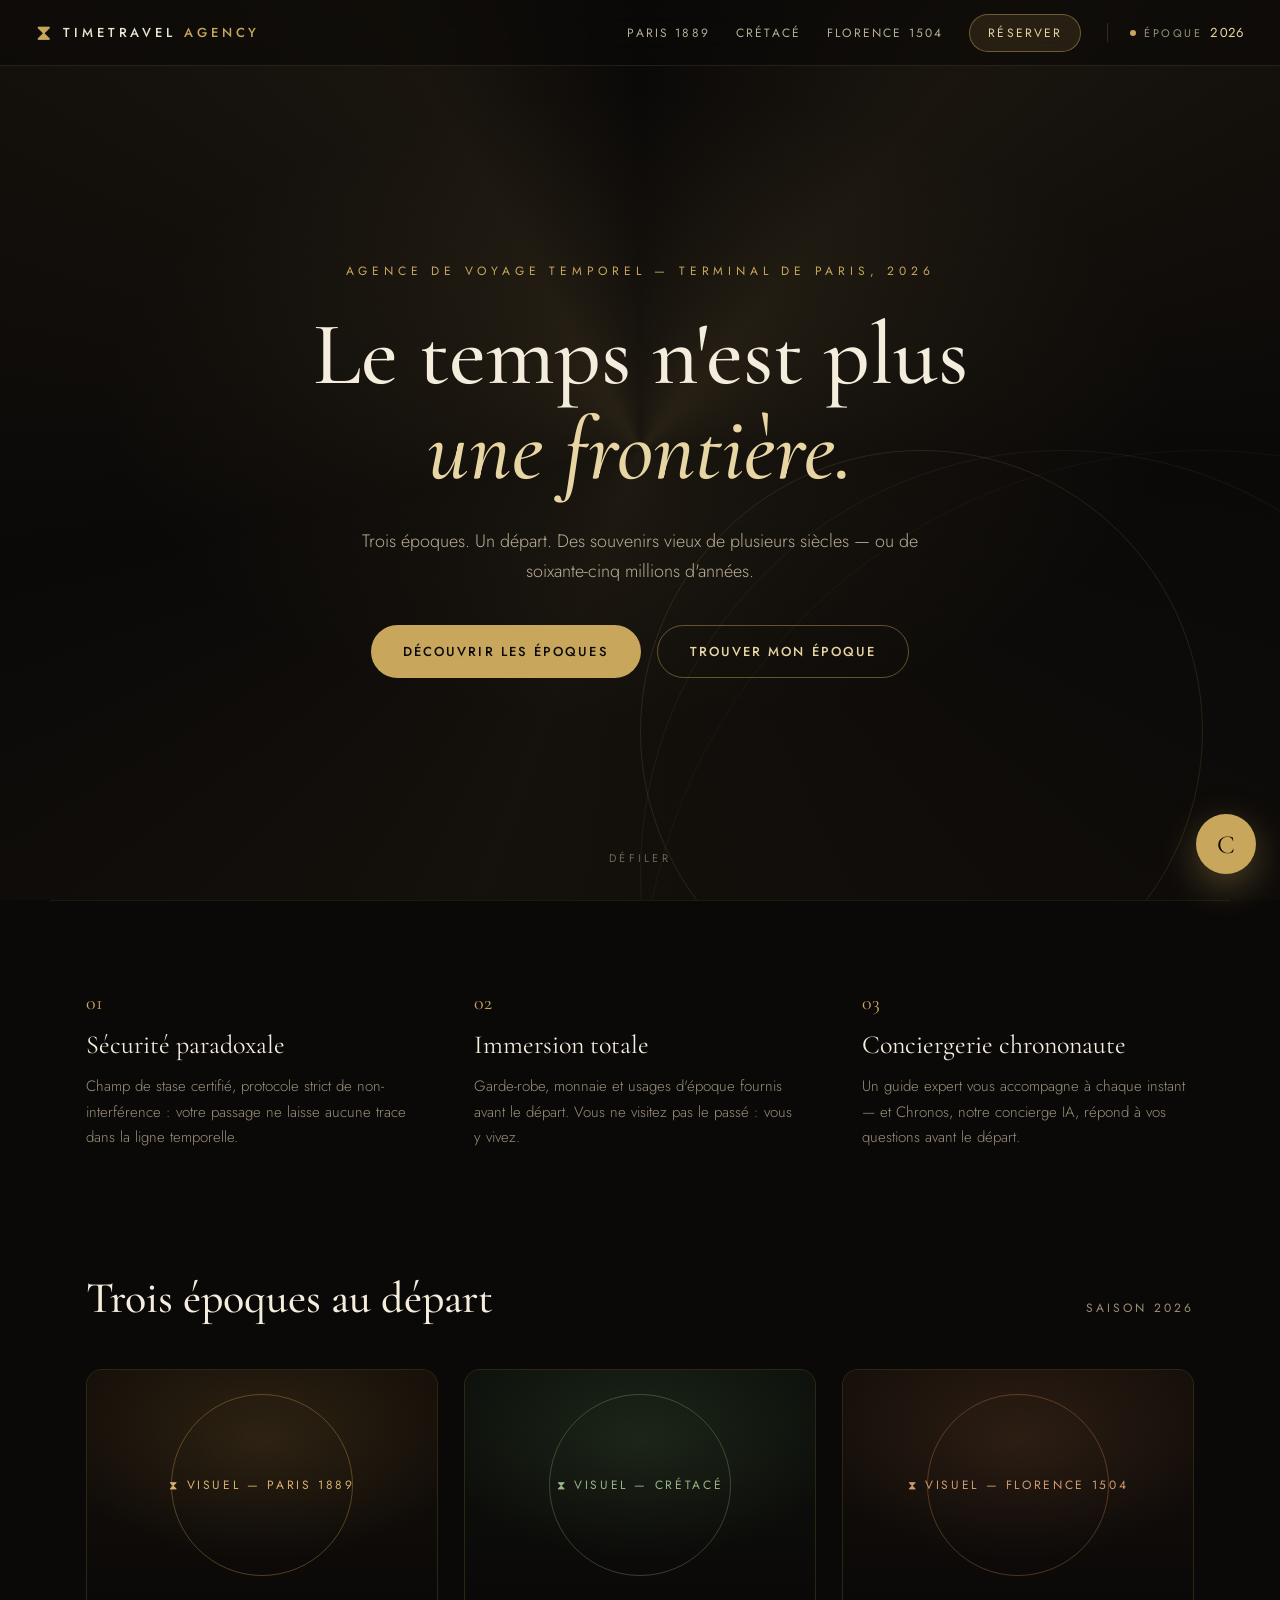
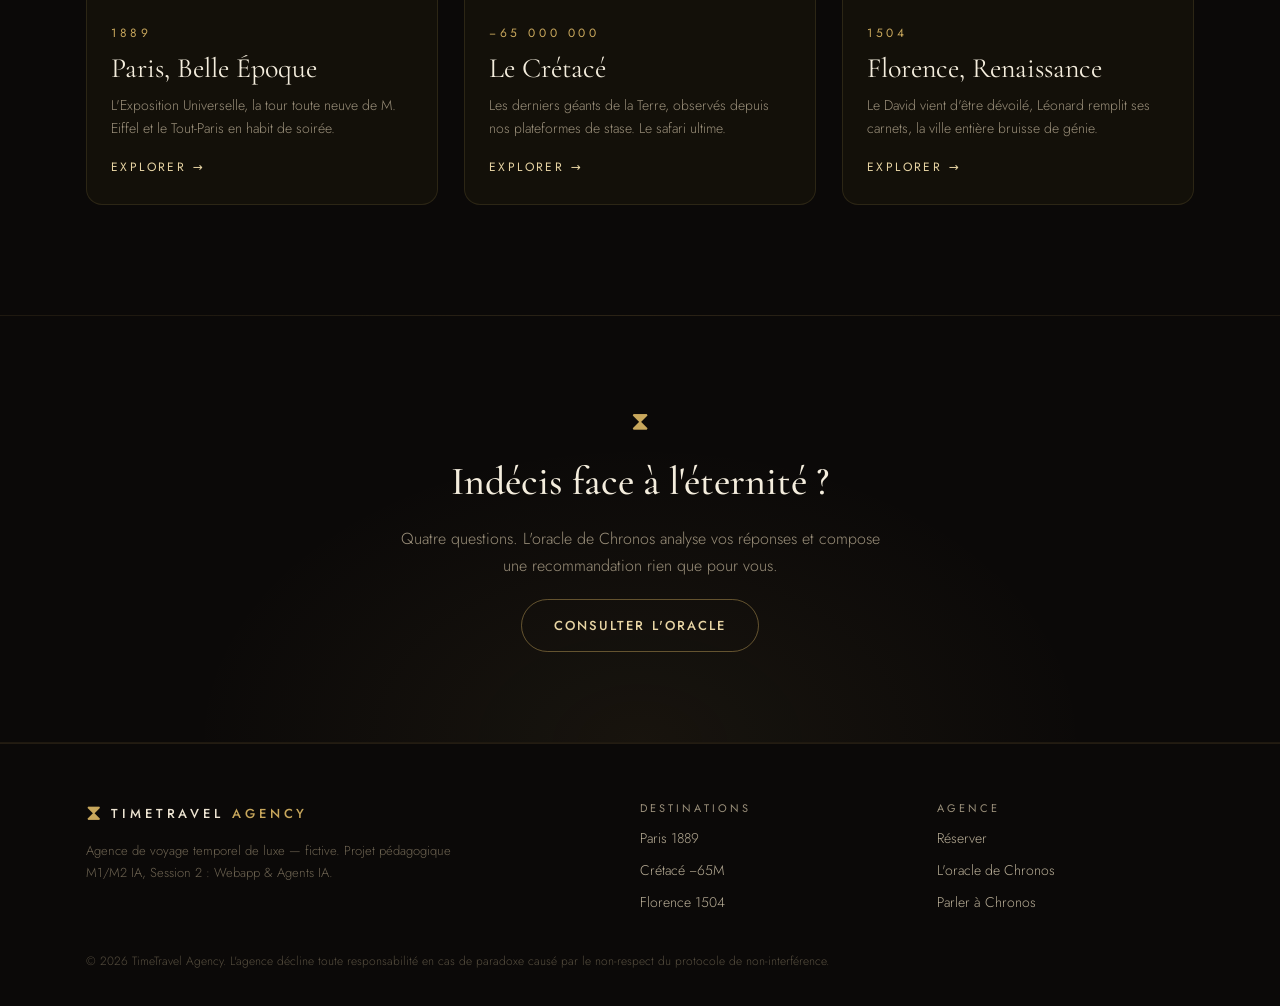
==== commit 0b684240: "feat: cle Mistral via fichier de config (suppression de la saisie en UI) La cle est lue depuis js/co" ====
--- a/index.html
+++ b/index.html
@@ -35,6 +35,8 @@
 
   <!-- Scripts (defer = exécution dans l'ordre, après le parsing du DOM) -->
   <script defer src="js/data.js"></script>
+  <!-- Clé Mistral optionnelle (fichier ignoré par git). Absent = mode local. -->
+  <script defer src="js/config.local.js"></script>
   <script defer src="js/ai.js"></script>
   <script defer src="js/chat.js"></script>
   <script defer src="js/quiz.js"></script>
@@ -533,19 +535,7 @@
         <div class="chat__name">Chronos</div>
         <div class="chat__mode"><span class="chat__mode-dot" aria-hidden="true"></span><span id="chat-mode">Concierge temporel · mode local</span></div>
       </div>
-      <button class="chat__gear" id="chat-gear" aria-label="Réglages (clé IA)" aria-expanded="false">⚙</button>
       <button class="chat__close" data-action="close-chat" aria-label="Fermer le chat">×</button>
-    </div>
-
-    <!-- Réglages clé Mistral -->
-    <div class="chat__settings" id="chat-settings" hidden>
-      <div class="chat__settings-title">Clé API Mistral</div>
-      <div class="chat__settings-row">
-        <input class="input" type="password" id="chat-key-input" placeholder="Collez votre clé…" autocomplete="off">
-        <button class="chat__send" type="button" id="chat-key-save">OK</button>
-      </div>
-      <div class="chat__settings-status" id="chat-key-status"></div>
-      <p class="chat__settings-note">Votre clé reste dans votre navigateur (localStorage) et n'est envoyée qu'à <strong>api.mistral.ai</strong>. Clé gratuite : <a href="https://console.mistral.ai/" target="_blank" rel="noopener">console.mistral.ai</a>. <button type="button" id="chat-key-clear" class="footer-link" style="display:inline;font-size:11px;text-transform:uppercase;letter-spacing:.1em">Effacer</button></p>
     </div>
 
     <div class="chat__body" id="chat-body" aria-live="polite"></div>
--- a/css/components.css
+++ b/css/components.css
@@ -485,19 +485,8 @@
 }
 .chat__mode-dot { width: 5px; height: 5px; border-radius: 50%; background: #7FA86B; flex: none; }
 
-.chat__gear {
+.chat__close {
   margin-left: auto;
-  background: none;
-  border: none;
-  color: var(--muted);
-  font-size: 17px;
-  padding: 6px;
-  line-height: 1;
-  transition: color .25s ease, transform .35s ease;
-}
-.chat__gear:hover { color: var(--gold-2); transform: rotate(45deg); }
-
-.chat__close {
   background: none;
   border: none;
   color: var(--muted);
@@ -507,24 +496,6 @@
   transition: color .25s ease;
 }
 .chat__close:hover { color: var(--gold-2); }
-
-/* Panneau réglages (clé API Mistral) */
-.chat__settings {
-  padding: 14px 18px;
-  border-bottom: 1px solid var(--gold-a18);
-  background: var(--bg-3);
-  display: flex;
-  flex-direction: column;
-  gap: 10px;
-}
-.chat__settings-title { font-size: 12px; letter-spacing: .2em; text-transform: uppercase; color: var(--gold); }
-.chat__settings-row { display: flex; gap: 8px; }
-.chat__settings-row .input { padding: 10px 12px; font-size: 13px; }
-.chat__settings-note { font-size: 11px; font-weight: 300; line-height: 1.55; color: var(--muted); }
-.chat__settings-note a { color: var(--gold); text-decoration: none; }
-.chat__settings-note a:hover { text-decoration: underline; }
-.chat__settings-status { font-size: 12px; color: var(--gold-2); min-height: 14px; }
-.chat__settings-status.is-error { color: var(--error); }
 
 .chat__body {
   flex: 1;
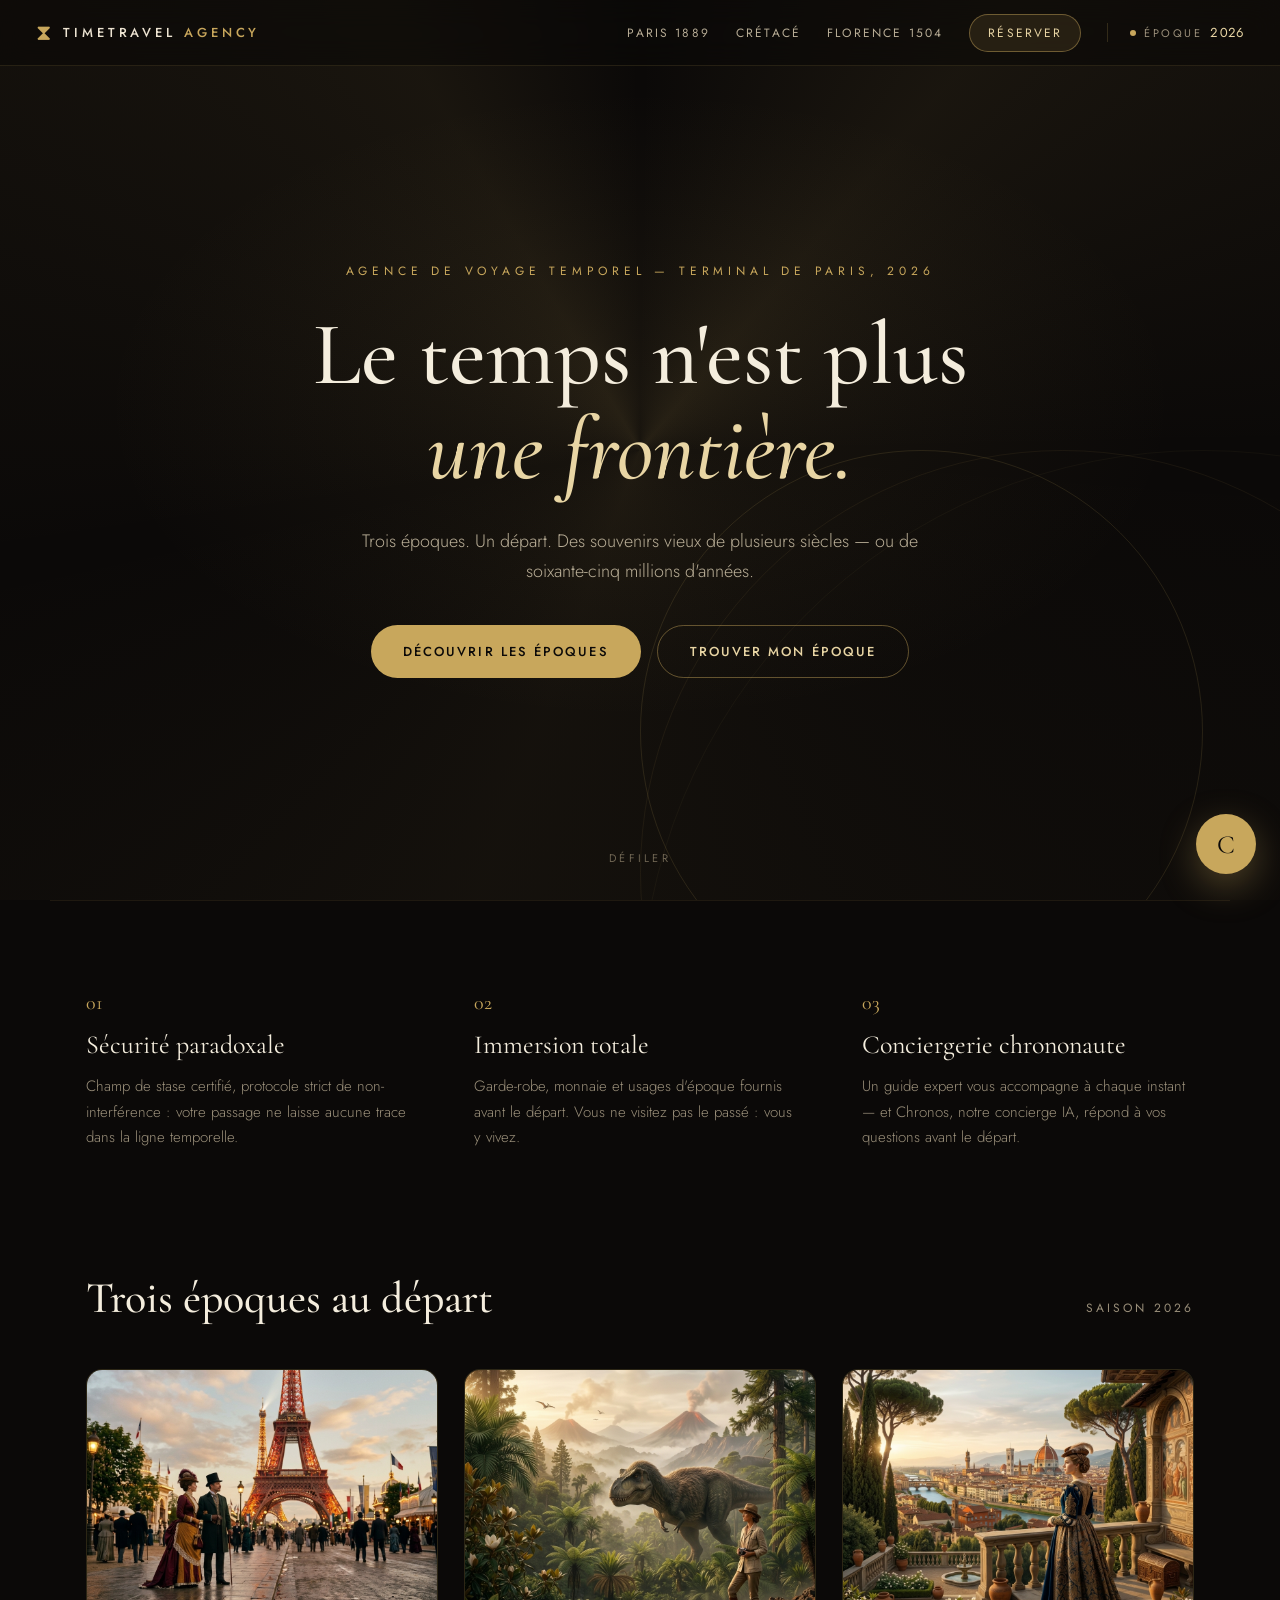
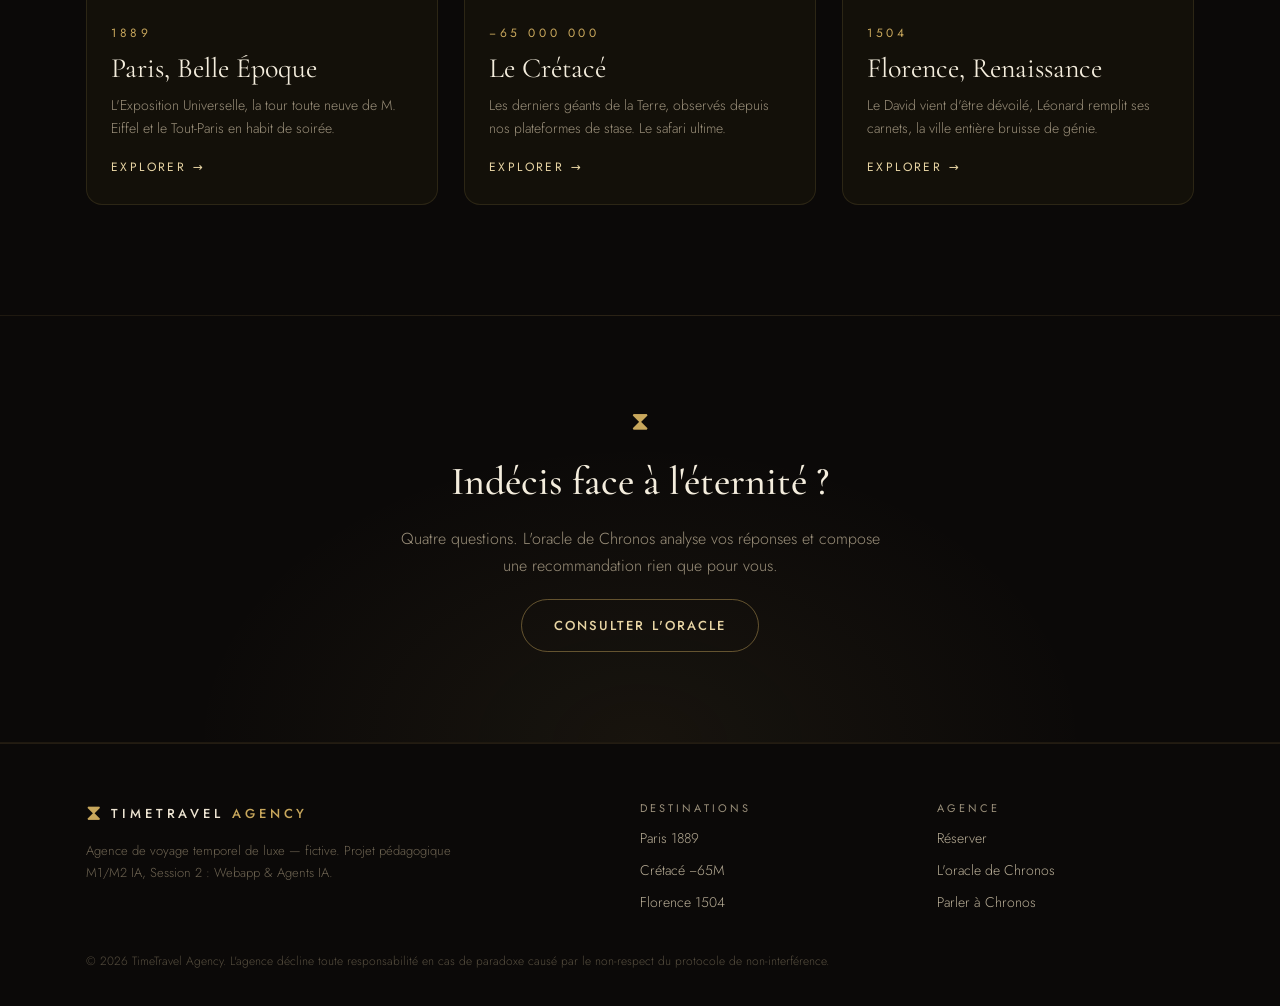
==== commit 91023cd4: "feat: integration des visuels et videos Session 1 Images hero (16:9) et cartes (1:1) des 3 destinati" ====
--- a/index.html
+++ b/index.html
@@ -12,13 +12,13 @@
   <meta property="og:site_name" content="TimeTravel Agency">
   <meta property="og:title" content="TimeTravel Agency — Voyages temporels de luxe">
   <meta property="og:description" content="Trois époques. Un départ. Des souvenirs vieux de plusieurs siècles — ou de soixante-cinq millions d'années.">
-  <!-- og:image : remplacer par une URL ABSOLUE après déploiement (ex. https://votre-site/assets/img/florence-hero.jpg) -->
-  <meta property="og:image" content="assets/img/florence-hero.jpg">
+  <!-- og:image : remplacer par une URL ABSOLUE après déploiement (ex. https://votre-site/assets/img/florence-hero.png) -->
+  <meta property="og:image" content="assets/img/florence-hero.png">
   <meta property="og:image:alt" content="TimeTravel Agency — voyages temporels de luxe">
   <meta name="twitter:card" content="summary_large_image">
   <meta name="twitter:title" content="TimeTravel Agency — Voyages temporels de luxe">
   <meta name="twitter:description" content="Trois époques. Un départ. Des souvenirs vieux de plusieurs siècles — ou de soixante-cinq millions d'années.">
-  <meta name="twitter:image" content="assets/img/florence-hero.jpg">
+  <meta name="twitter:image" content="assets/img/florence-hero.png">
 
   <!-- Favicon : ⧗ or sur fond noir, inline (aucune requête réseau) -->
   <link rel="icon" href="data:image/svg+xml,%3Csvg xmlns='http://www.w3.org/2000/svg' viewBox='0 0 32 32'%3E%3Crect width='32' height='32' rx='6' fill='%230B0908'/%3E%3Ctext x='16' y='23' font-family='Georgia,serif' font-size='22' text-anchor='middle' fill='%23C8A75C'%3E%E2%A7%97%3C/text%3E%3C/svg%3E">
@@ -197,6 +197,7 @@
         <figure class="media" data-dest="paris" data-img="paris-hero" data-label="Visuel Session 1 — Paris 1889">
           <img alt="Paris 1889 — l'Exposition Universelle" loading="lazy" decoding="async">
         </figure>
+        <video class="dest-hero__video" data-video="paris" muted loop playsinline preload="none" aria-hidden="true"></video>
         <div class="dest-hero__scrim" aria-hidden="true"></div>
         <div class="dest-hero__content">
           <div class="dest-hero__inner container">
@@ -259,6 +260,7 @@
         <figure class="media" data-dest="cretace" data-img="cretace-hero" data-label="Visuel Session 1 — Crétacé">
           <img alt="Le Crétacé — nature préhistorique" loading="lazy" decoding="async">
         </figure>
+        <video class="dest-hero__video" data-video="cretace" muted loop playsinline preload="none" aria-hidden="true"></video>
         <div class="dest-hero__scrim" aria-hidden="true"></div>
         <div class="dest-hero__content">
           <div class="dest-hero__inner container">
@@ -321,6 +323,7 @@
         <figure class="media" data-dest="florence" data-img="florence-hero" data-label="Visuel Session 1 — Florence 1504">
           <img alt="Florence 1504 — la Renaissance" loading="lazy" decoding="async">
         </figure>
+        <video class="dest-hero__video" data-video="florence" muted loop playsinline preload="none" aria-hidden="true"></video>
         <div class="dest-hero__scrim" aria-hidden="true"></div>
         <div class="dest-hero__content">
           <div class="dest-hero__inner container">
@@ -535,7 +538,23 @@
         <div class="chat__name">Chronos</div>
         <div class="chat__mode"><span class="chat__mode-dot" aria-hidden="true"></span><span id="chat-mode">Concierge temporel · mode local</span></div>
       </div>
+      <button class="chat__gear" id="chat-settings-btn" type="button" aria-label="Configurer la clé Mistral" aria-expanded="false" title="Clé Mistral">
+        <svg viewBox="0 0 24 24" width="18" height="18" fill="none" stroke="currentColor" stroke-width="1.6" stroke-linecap="round" stroke-linejoin="round" aria-hidden="true">
+          <circle cx="12" cy="12" r="3"></circle>
+          <path d="M19.4 15a1.65 1.65 0 0 0 .33 1.82l.06.06a2 2 0 1 1-2.83 2.83l-.06-.06a1.65 1.65 0 0 0-1.82-.33 1.65 1.65 0 0 0-1 1.51V21a2 2 0 0 1-4 0v-.09A1.65 1.65 0 0 0 9 19.4a1.65 1.65 0 0 0-1.82.33l-.06.06a2 2 0 1 1-2.83-2.83l.06-.06a1.65 1.65 0 0 0 .33-1.82 1.65 1.65 0 0 0-1.51-1H3a2 2 0 0 1 0-4h.09A1.65 1.65 0 0 0 4.6 9a1.65 1.65 0 0 0-.33-1.82l-.06-.06a2 2 0 1 1 2.83-2.83l.06.06a1.65 1.65 0 0 0 1.82.33H9a1.65 1.65 0 0 0 1-1.51V3a2 2 0 0 1 4 0v.09a1.65 1.65 0 0 0 1 1.51 1.65 1.65 0 0 0 1.82-.33l.06-.06a2 2 0 1 1 2.83 2.83l-.06.06a1.65 1.65 0 0 0-.33 1.82V9a1.65 1.65 0 0 0 1.51 1H21a2 2 0 0 1 0 4h-.09a1.65 1.65 0 0 0-1.51 1z"></path>
+        </svg>
+      </button>
       <button class="chat__close" data-action="close-chat" aria-label="Fermer le chat">×</button>
+    </div>
+
+    <div class="chat__settings" id="chat-settings" hidden>
+      <label class="chat__settings-label" for="chat-key">Clé API Mistral</label>
+      <input class="input" type="password" id="chat-key" placeholder="Collez votre clé…" autocomplete="off" spellcheck="false">
+      <div class="chat__settings-row">
+        <button class="chat__send" id="chat-key-save" type="button">Enregistrer</button>
+        <button class="chat__key-clear" id="chat-key-clear" type="button">Effacer</button>
+      </div>
+      <p class="chat__settings-note">La clé reste dans votre navigateur et n'est envoyée qu'à api.mistral.ai. Créez-en une sur console.mistral.ai.</p>
     </div>
 
     <div class="chat__body" id="chat-body" aria-live="polite"></div>
--- a/css/components.css
+++ b/css/components.css
@@ -485,17 +485,60 @@
 }
 .chat__mode-dot { width: 5px; height: 5px; border-radius: 50%; background: #7FA86B; flex: none; }
 
+.chat__gear {
+  margin-left: auto;
+  display: inline-flex;
+  align-items: center;
+  justify-content: center;
+  width: 34px;
+  height: 34px;
+  background: none;
+  border: none;
+  color: var(--muted);
+  transition: color .25s ease, transform .4s ease;
+}
+.chat__gear:hover,
+.chat__gear[aria-expanded="true"] { color: var(--gold-2); }
+.chat__gear[aria-expanded="true"] { transform: rotate(45deg); }
+
 .chat__close {
-  margin-left: auto;
+  display: inline-flex;
+  align-items: center;
+  justify-content: center;
+  width: 34px;
+  height: 34px;
   background: none;
   border: none;
   color: var(--muted);
   font-size: 22px;
   line-height: 1;
-  padding: 4px 6px;
   transition: color .25s ease;
 }
 .chat__close:hover { color: var(--gold-2); }
+
+.chat__settings {
+  display: flex;
+  flex-direction: column;
+  gap: 10px;
+  padding: 14px 18px;
+  border-bottom: 1px solid var(--gold-a18);
+  background: var(--gold-a05);
+}
+.chat__settings-label { font-size: 12px; letter-spacing: .06em; color: var(--ivory-2); }
+.chat__settings-row { display: flex; gap: 8px; }
+.chat__settings-row .chat__send { flex: 1; min-height: 38px; }
+.chat__key-clear {
+  background: none;
+  border: 1px solid var(--gold-a18);
+  color: var(--muted);
+  padding: 0 14px;
+  min-height: 38px;
+  border-radius: 10px;
+  font-size: 13px;
+  transition: color .25s ease, border-color .25s ease;
+}
+.chat__key-clear:hover { color: var(--gold-2); border-color: var(--gold); }
+.chat__settings-note { font-size: 11px; line-height: 1.5; color: var(--muted); margin: 0; }
 
 .chat__body {
   flex: 1;
--- a/css/pages.css
+++ b/css/pages.css
@@ -272,6 +272,20 @@
   background: linear-gradient(180deg, var(--hero-top, #161009) 0%, var(--bg) 100%);
 }
 .dest-hero .media { position: absolute; inset: 0; width: 100%; height: 100%; }
+.dest-hero__video {
+  position: absolute;
+  inset: 0;
+  width: 100%;
+  height: 100%;
+  object-fit: cover;
+  opacity: 0;
+  transition: opacity .9s ease;
+  pointer-events: none;
+}
+.dest-hero__video.is-playing { opacity: 1; }
+@media (prefers-reduced-motion: reduce) {
+  .dest-hero__video { display: none; }
+}
 .dest-hero__scrim {
   position: absolute;
   inset: 0;
